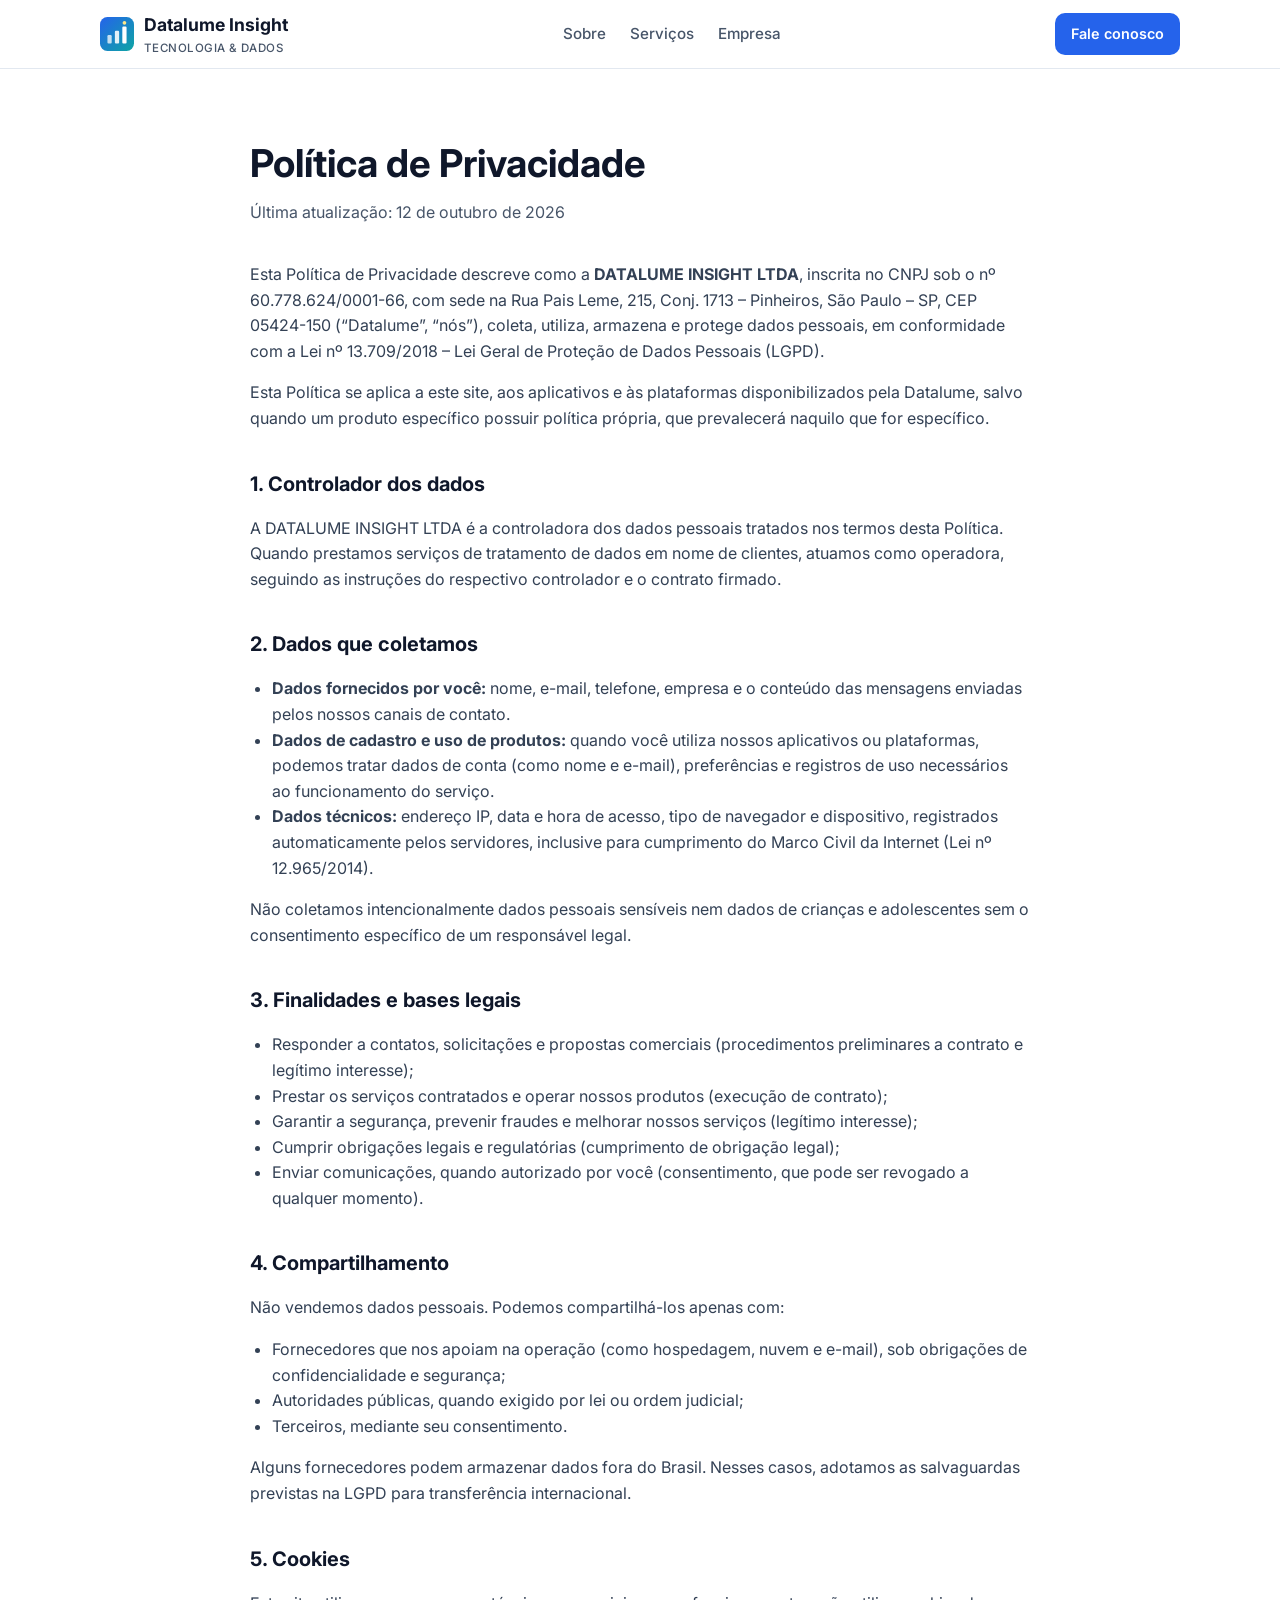
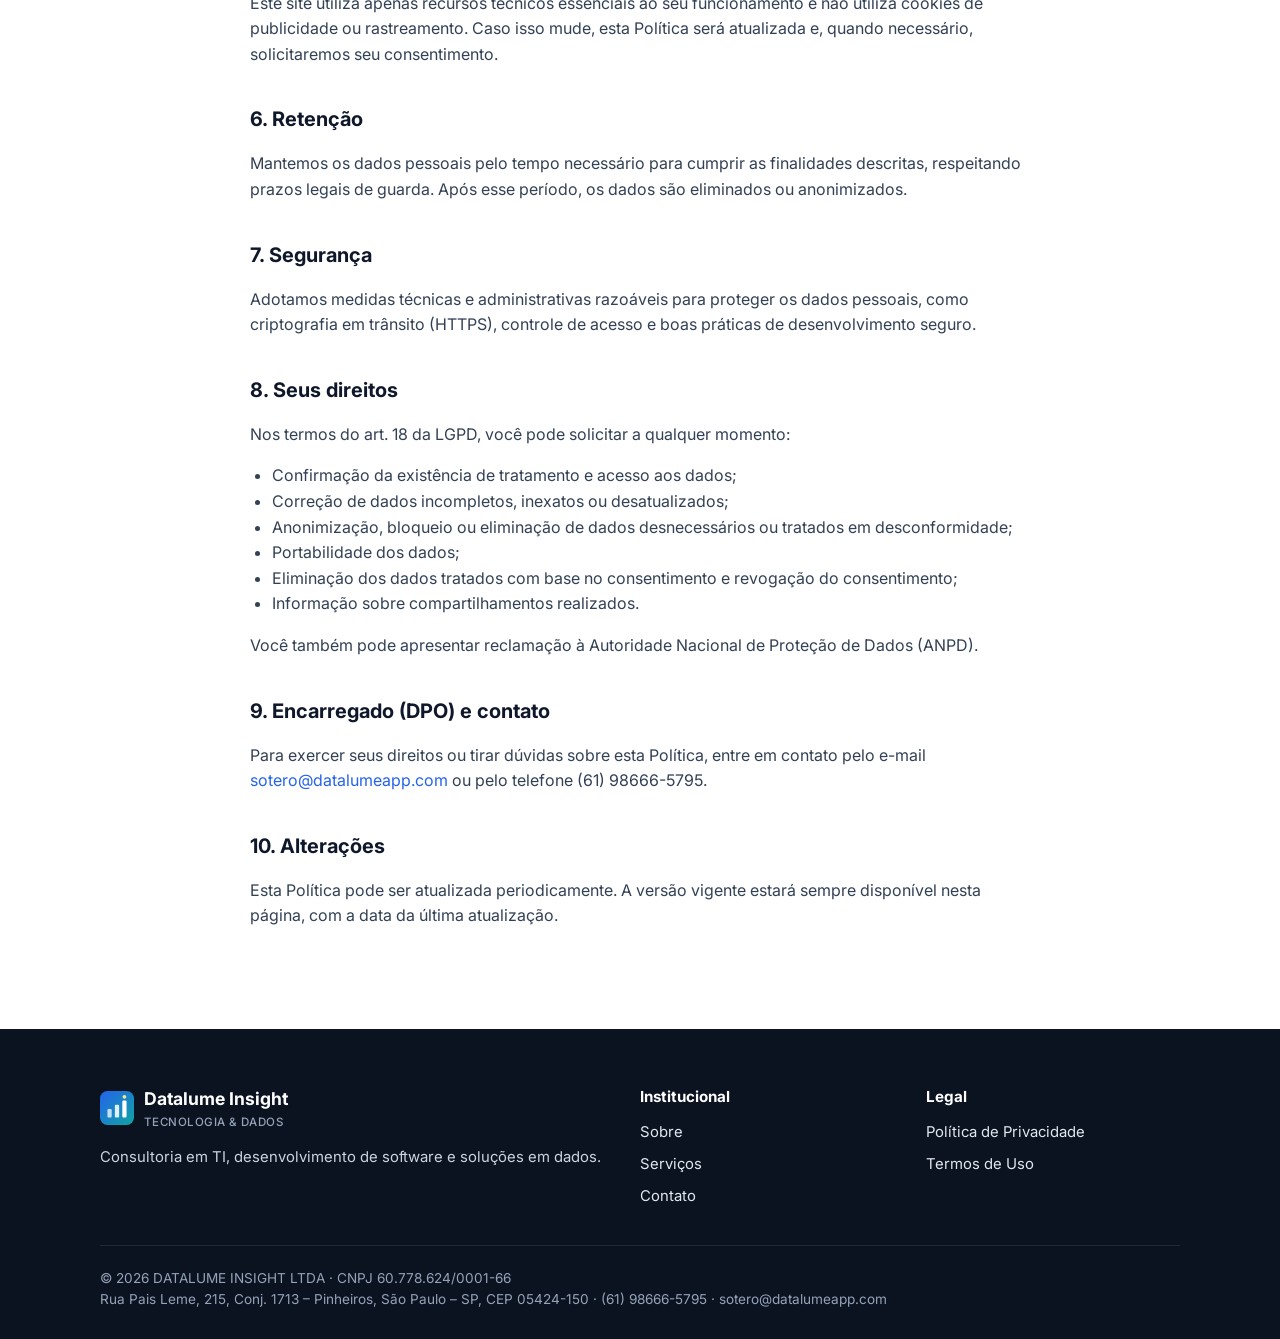
==== public/privacidade.html @ f2290e95 "Site institucional Datalume Insight Site estático (Home, Privacidade/LGPD, Termos) com dados da empr" ====
<!DOCTYPE html>
<html lang="pt-BR">
<head>
  <meta charset="UTF-8">
  <meta name="viewport" content="width=device-width, initial-scale=1.0">
  <title>Política de Privacidade | Datalume Insight</title>
  <meta name="description" content="Política de Privacidade da DATALUME INSIGHT LTDA, em conformidade com a Lei Geral de Proteção de Dados (LGPD).">
  <link rel="canonical" href="https://datalumeinsight.com.br/privacidade.html">
  <link rel="icon" href="assets/logo.svg" type="image/svg+xml">
  <link rel="preconnect" href="https://fonts.googleapis.com">
  <link rel="preconnect" href="https://fonts.gstatic.com" crossorigin>
  <link href="https://fonts.googleapis.com/css2?family=Inter:wght@400;500;600;700&display=swap" rel="stylesheet">
  <link rel="stylesheet" href="assets/styles.css">
</head>
<body>

<header class="site-header">
  <div class="container nav">
    <a class="brand" href="index.html">
      <img src="assets/logo.svg" alt="">
      <span>Datalume Insight<small>TECNOLOGIA &amp; DADOS</small></span>
    </a>
    <ul class="nav-links">
      <li><a href="index.html#sobre">Sobre</a></li>
      <li><a href="index.html#servicos">Serviços</a></li>
      <li><a href="index.html#empresa">Empresa</a></li>
    </ul>
    <a class="btn" href="index.html#contato">Fale conosco</a>
  </div>
</header>

<main class="legal">
  <div class="container">
    <h1>Política de Privacidade</h1>
    <p class="updated">Última atualização: 12 de outubro de 2026</p>

    <p>Esta Política de Privacidade descreve como a <strong>DATALUME INSIGHT LTDA</strong>, inscrita no CNPJ sob o nº 60.778.624/0001-66, com sede na Rua Pais Leme, 215, Conj. 1713 – Pinheiros, São Paulo – SP, CEP 05424-150 (“Datalume”, “nós”), coleta, utiliza, armazena e protege dados pessoais, em conformidade com a Lei nº 13.709/2018 – Lei Geral de Proteção de Dados Pessoais (LGPD).</p>
    <p>Esta Política se aplica a este site, aos aplicativos e às plataformas disponibilizados pela Datalume, salvo quando um produto específico possuir política própria, que prevalecerá naquilo que for específico.</p>

    <h2>1. Controlador dos dados</h2>
    <p>A DATALUME INSIGHT LTDA é a controladora dos dados pessoais tratados nos termos desta Política. Quando prestamos serviços de tratamento de dados em nome de clientes, atuamos como operadora, seguindo as instruções do respectivo controlador e o contrato firmado.</p>

    <h2>2. Dados que coletamos</h2>
    <ul>
      <li><strong>Dados fornecidos por você:</strong> nome, e-mail, telefone, empresa e o conteúdo das mensagens enviadas pelos nossos canais de contato.</li>
      <li><strong>Dados de cadastro e uso de produtos:</strong> quando você utiliza nossos aplicativos ou plataformas, podemos tratar dados de conta (como nome e e-mail), preferências e registros de uso necessários ao funcionamento do serviço.</li>
      <li><strong>Dados técnicos:</strong> endereço IP, data e hora de acesso, tipo de navegador e dispositivo, registrados automaticamente pelos servidores, inclusive para cumprimento do Marco Civil da Internet (Lei nº 12.965/2014).</li>
    </ul>
    <p>Não coletamos intencionalmente dados pessoais sensíveis nem dados de crianças e adolescentes sem o consentimento específico de um responsável legal.</p>

    <h2>3. Finalidades e bases legais</h2>
    <ul>
      <li>Responder a contatos, solicitações e propostas comerciais (procedimentos preliminares a contrato e legítimo interesse);</li>
      <li>Prestar os serviços contratados e operar nossos produtos (execução de contrato);</li>
      <li>Garantir a segurança, prevenir fraudes e melhorar nossos serviços (legítimo interesse);</li>
      <li>Cumprir obrigações legais e regulatórias (cumprimento de obrigação legal);</li>
      <li>Enviar comunicações, quando autorizado por você (consentimento, que pode ser revogado a qualquer momento).</li>
    </ul>

    <h2>4. Compartilhamento</h2>
    <p>Não vendemos dados pessoais. Podemos compartilhá-los apenas com:</p>
    <ul>
      <li>Fornecedores que nos apoiam na operação (como hospedagem, nuvem e e-mail), sob obrigações de confidencialidade e segurança;</li>
      <li>Autoridades públicas, quando exigido por lei ou ordem judicial;</li>
      <li>Terceiros, mediante seu consentimento.</li>
    </ul>
    <p>Alguns fornecedores podem armazenar dados fora do Brasil. Nesses casos, adotamos as salvaguardas previstas na LGPD para transferência internacional.</p>

    <h2>5. Cookies</h2>
    <p>Este site utiliza apenas recursos técnicos essenciais ao seu funcionamento e não utiliza cookies de publicidade ou rastreamento. Caso isso mude, esta Política será atualizada e, quando necessário, solicitaremos seu consentimento.</p>

    <h2>6. Retenção</h2>
    <p>Mantemos os dados pessoais pelo tempo necessário para cumprir as finalidades descritas, respeitando prazos legais de guarda. Após esse período, os dados são eliminados ou anonimizados.</p>

    <h2>7. Segurança</h2>
    <p>Adotamos medidas técnicas e administrativas razoáveis para proteger os dados pessoais, como criptografia em trânsito (HTTPS), controle de acesso e boas práticas de desenvolvimento seguro.</p>

    <h2>8. Seus direitos</h2>
    <p>Nos termos do art. 18 da LGPD, você pode solicitar a qualquer momento:</p>
    <ul>
      <li>Confirmação da existência de tratamento e acesso aos dados;</li>
      <li>Correção de dados incompletos, inexatos ou desatualizados;</li>
      <li>Anonimização, bloqueio ou eliminação de dados desnecessários ou tratados em desconformidade;</li>
      <li>Portabilidade dos dados;</li>
      <li>Eliminação dos dados tratados com base no consentimento e revogação do consentimento;</li>
      <li>Informação sobre compartilhamentos realizados.</li>
    </ul>
    <p>Você também pode apresentar reclamação à Autoridade Nacional de Proteção de Dados (ANPD).</p>

    <h2>9. Encarregado (DPO) e contato</h2>
    <p>Para exercer seus direitos ou tirar dúvidas sobre esta Política, entre em contato pelo e-mail <a href="mailto:sotero@datalumeapp.com">sotero@datalumeapp.com</a> ou pelo telefone (61) 98666-5795.</p>

    <h2>10. Alterações</h2>
    <p>Esta Política pode ser atualizada periodicamente. A versão vigente estará sempre disponível nesta página, com a data da última atualização.</p>
  </div>
</main>

<footer class="site-footer">
  <div class="container">
    <div class="footer-grid">
      <div>
        <a class="brand" href="index.html"><img src="assets/logo.svg" alt=""><span>Datalume Insight<small>TECNOLOGIA &amp; DADOS</small></span></a>
        <p>Consultoria em TI, desenvolvimento de software e soluções em dados.</p>
      </div>
      <div>
        <h4>Institucional</h4>
        <ul>
          <li><a href="index.html#sobre">Sobre</a></li>
          <li><a href="index.html#servicos">Serviços</a></li>
          <li><a href="index.html#contato">Contato</a></li>
        </ul>
      </div>
      <div>
        <h4>Legal</h4>
        <ul>
          <li><a href="privacidade.html">Política de Privacidade</a></li>
          <li><a href="termos.html">Termos de Uso</a></li>
        </ul>
      </div>
    </div>
    <div class="footer-legal">
      © <span class="year">2026</span> DATALUME INSIGHT LTDA · CNPJ 60.778.624/0001-66<br>
      Rua Pais Leme, 215, Conj. 1713 – Pinheiros, São Paulo – SP, CEP 05424-150 · (61) 98666-5795 · sotero@datalumeapp.com
    </div>
  </div>
</footer>

<script>document.querySelectorAll('.year').forEach(e => e.textContent = new Date().getFullYear());</script>
</body>
</html>
---- public/assets/styles.css ----
:root {
  --bg: #ffffff;
  --bg-soft: #f4f7fb;
  --text: #0f172a;
  --muted: #475569;
  --line: #e2e8f0;
  --brand: #2563eb;
  --brand-2: #0ea5a4;
  --brand-dark: #1e3a8a;
  --radius: 14px;
  --max: 1120px;
}

* { box-sizing: border-box; }
html { scroll-behavior: smooth; }
body {
  margin: 0;
  font-family: "Inter", system-ui, -apple-system, "Segoe UI", Roboto, sans-serif;
  color: var(--text);
  background: var(--bg);
  line-height: 1.6;
  -webkit-font-smoothing: antialiased;
}
img { max-width: 100%; display: block; }
a { color: var(--brand); text-decoration: none; }
a:hover { text-decoration: underline; }

.container { width: 100%; max-width: var(--max); margin: 0 auto; padding: 0 20px; }

/* Header */
.site-header {
  position: sticky; top: 0; z-index: 10;
  background: rgba(255,255,255,.92);
  backdrop-filter: blur(8px);
  border-bottom: 1px solid var(--line);
}
.nav { display: flex; align-items: center; justify-content: space-between; height: 68px; gap: 16px; }
.brand { display: flex; align-items: center; gap: 10px; color: var(--text); font-weight: 700; font-size: 1.1rem; }
.brand:hover { text-decoration: none; }
.brand img { width: 34px; height: 34px; }
.brand span small { display: block; font-weight: 500; font-size: .72rem; color: var(--muted); letter-spacing: .04em; }
.nav-links { display: flex; gap: 24px; list-style: none; margin: 0; padding: 0; }
.nav-links a { color: var(--muted); font-weight: 500; font-size: .95rem; }
.nav-links a:hover { color: var(--text); text-decoration: none; }
.btn {
  display: inline-block; padding: 12px 22px; border-radius: 10px;
  background: var(--brand); color: #fff; font-weight: 600; border: 0;
}
.btn:hover { background: var(--brand-dark); text-decoration: none; }
.btn-ghost { background: transparent; color: var(--brand); border: 1px solid var(--brand); }
.btn-ghost:hover { background: var(--brand); color: #fff; }
.nav .btn { padding: 9px 16px; font-size: .9rem; }

/* Hero */
.hero {
  background:
    radial-gradient(900px 400px at 85% -10%, rgba(14,165,164,.16), transparent 60%),
    radial-gradient(700px 400px at 0% 0%, rgba(37,99,235,.14), transparent 60%),
    var(--bg-soft);
  padding: 96px 0 88px;
  border-bottom: 1px solid var(--line);
}
.eyebrow { display: inline-block; font-size: .8rem; font-weight: 600; letter-spacing: .08em; text-transform: uppercase; color: var(--brand); margin-bottom: 14px; }
.hero h1 { font-size: clamp(2rem, 4.5vw, 3.2rem); line-height: 1.15; margin: 0 0 18px; max-width: 820px; letter-spacing: -.02em; }
.hero p { font-size: 1.15rem; color: var(--muted); max-width: 680px; margin: 0 0 32px; }
.hero-actions { display: flex; gap: 12px; flex-wrap: wrap; }

/* Sections */
section { padding: 84px 0; }
section.alt { background: var(--bg-soft); border-top: 1px solid var(--line); border-bottom: 1px solid var(--line); }
.section-head { max-width: 720px; margin-bottom: 44px; }
.section-head h2 { font-size: clamp(1.6rem, 3vw, 2.2rem); margin: 0 0 12px; letter-spacing: -.01em; }
.section-head p { color: var(--muted); margin: 0; font-size: 1.05rem; }

.grid { display: grid; gap: 20px; }
.grid-3 { grid-template-columns: repeat(3, 1fr); }
.grid-2 { grid-template-columns: repeat(2, 1fr); }
.grid-4 { grid-template-columns: repeat(4, 1fr); }

.card {
  background: var(--bg); border: 1px solid var(--line); border-radius: var(--radius);
  padding: 26px; transition: box-shadow .2s, transform .2s;
}
.card:hover { box-shadow: 0 10px 30px rgba(15,23,42,.08); transform: translateY(-2px); }
.card h3 { margin: 14px 0 8px; font-size: 1.12rem; }
.card p { margin: 0; color: var(--muted); font-size: .97rem; }
.icon {
  width: 44px; height: 44px; border-radius: 10px; display: grid; place-items: center;
  background: linear-gradient(135deg, rgba(37,99,235,.12), rgba(14,165,164,.14)); color: var(--brand);
}
.icon svg { width: 22px; height: 22px; }

.step { padding: 24px; border-left: 3px solid var(--brand); background: var(--bg); border-radius: 0 var(--radius) var(--radius) 0; }
.step b { display: block; color: var(--brand); font-size: .85rem; letter-spacing: .06em; text-transform: uppercase; margin-bottom: 6px; }
.step h3 { margin: 0 0 6px; font-size: 1.05rem; }
.step p { margin: 0; color: var(--muted); font-size: .95rem; }

.about-text p { color: var(--muted); font-size: 1.05rem; }
.about-text p:first-child { margin-top: 0; }

/* Company data */
.company-data { width: 100%; border-collapse: collapse; background: var(--bg); border: 1px solid var(--line); border-radius: var(--radius); overflow: hidden; }
.company-data th, .company-data td { text-align: left; padding: 14px 18px; border-bottom: 1px solid var(--line); vertical-align: top; }
.company-data tr:last-child th, .company-data tr:last-child td { border-bottom: 0; }
.company-data th { width: 34%; color: var(--muted); font-weight: 600; font-size: .92rem; background: var(--bg-soft); }

/* Contact */
.contact-list { list-style: none; padding: 0; margin: 0; display: grid; gap: 18px; }
.contact-list li { display: flex; gap: 14px; align-items: flex-start; }
.contact-list strong { display: block; font-size: .85rem; color: var(--muted); font-weight: 600; }
.contact-list span, .contact-list a { font-size: 1.05rem; color: var(--text); }
.contact-box { background: linear-gradient(135deg, var(--brand), var(--brand-2)); color: #fff; border-radius: var(--radius); padding: 34px; }
.contact-box h3 { margin: 0 0 10px; font-size: 1.4rem; }
.contact-box p { margin: 0 0 22px; opacity: .92; }
.contact-box .btn { background: #fff; color: var(--brand-dark); }
.contact-box .btn:hover { background: #e0e7ff; }

/* Legal pages */
.legal { padding: 64px 0 84px; }
.legal .container { max-width: 820px; }
.legal h1 { font-size: clamp(1.8rem, 3.5vw, 2.4rem); margin: 0 0 6px; }
.legal .updated { color: var(--muted); margin: 0 0 36px; }
.legal h2 { font-size: 1.25rem; margin: 36px 0 10px; }
.legal p, .legal li { color: #334155; }
.legal ul { padding-left: 22px; }

/* Footer */
.site-footer { background: #0b1220; color: #cbd5e1; padding: 56px 0 28px; font-size: .93rem; }
.site-footer a { color: #e2e8f0; }
.footer-grid { display: grid; grid-template-columns: 2fr 1fr 1fr; gap: 32px; margin-bottom: 36px; }
.site-footer h4 { color: #fff; margin: 0 0 12px; font-size: .95rem; }
.site-footer ul { list-style: none; padding: 0; margin: 0; display: grid; gap: 8px; }
.site-footer .brand { color: #fff; margin-bottom: 12px; }
.site-footer .brand span small { color: #94a3b8; }
.footer-legal { border-top: 1px solid #1e293b; padding-top: 22px; color: #94a3b8; font-size: .85rem; }

@media (max-width: 900px) {
  .grid-3, .grid-4 { grid-template-columns: repeat(2, 1fr); }
  .footer-grid { grid-template-columns: 1fr 1fr; }
  .footer-grid > :first-child { grid-column: 1 / -1; }
}
@media (max-width: 640px) {
  .nav-links { display: none; }
  .grid-3, .grid-2, .grid-4 { grid-template-columns: 1fr; }
  .footer-grid { grid-template-columns: 1fr; }
  .hero { padding: 64px 0 56px; }
  section { padding: 60px 0; }
  .company-data th { width: 40%; }
  .company-data th, .company-data td { padding: 12px; }
}
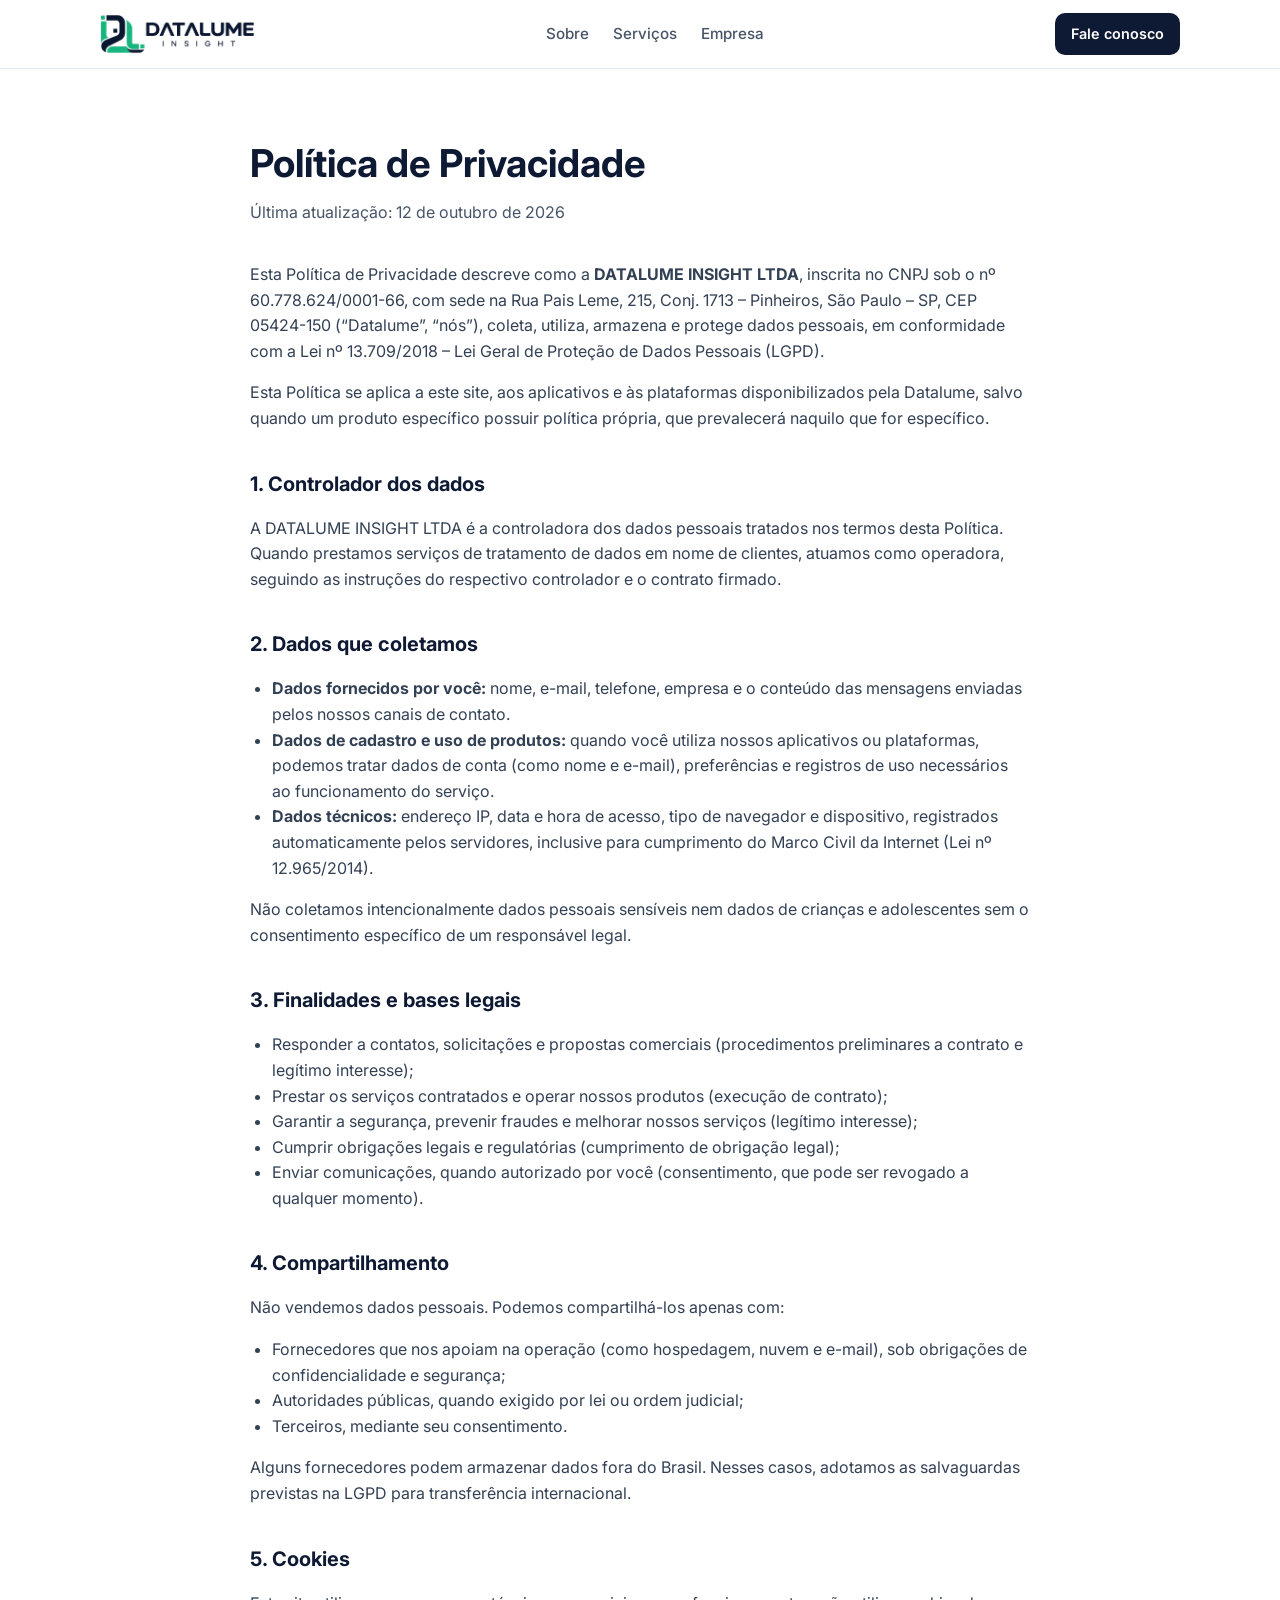
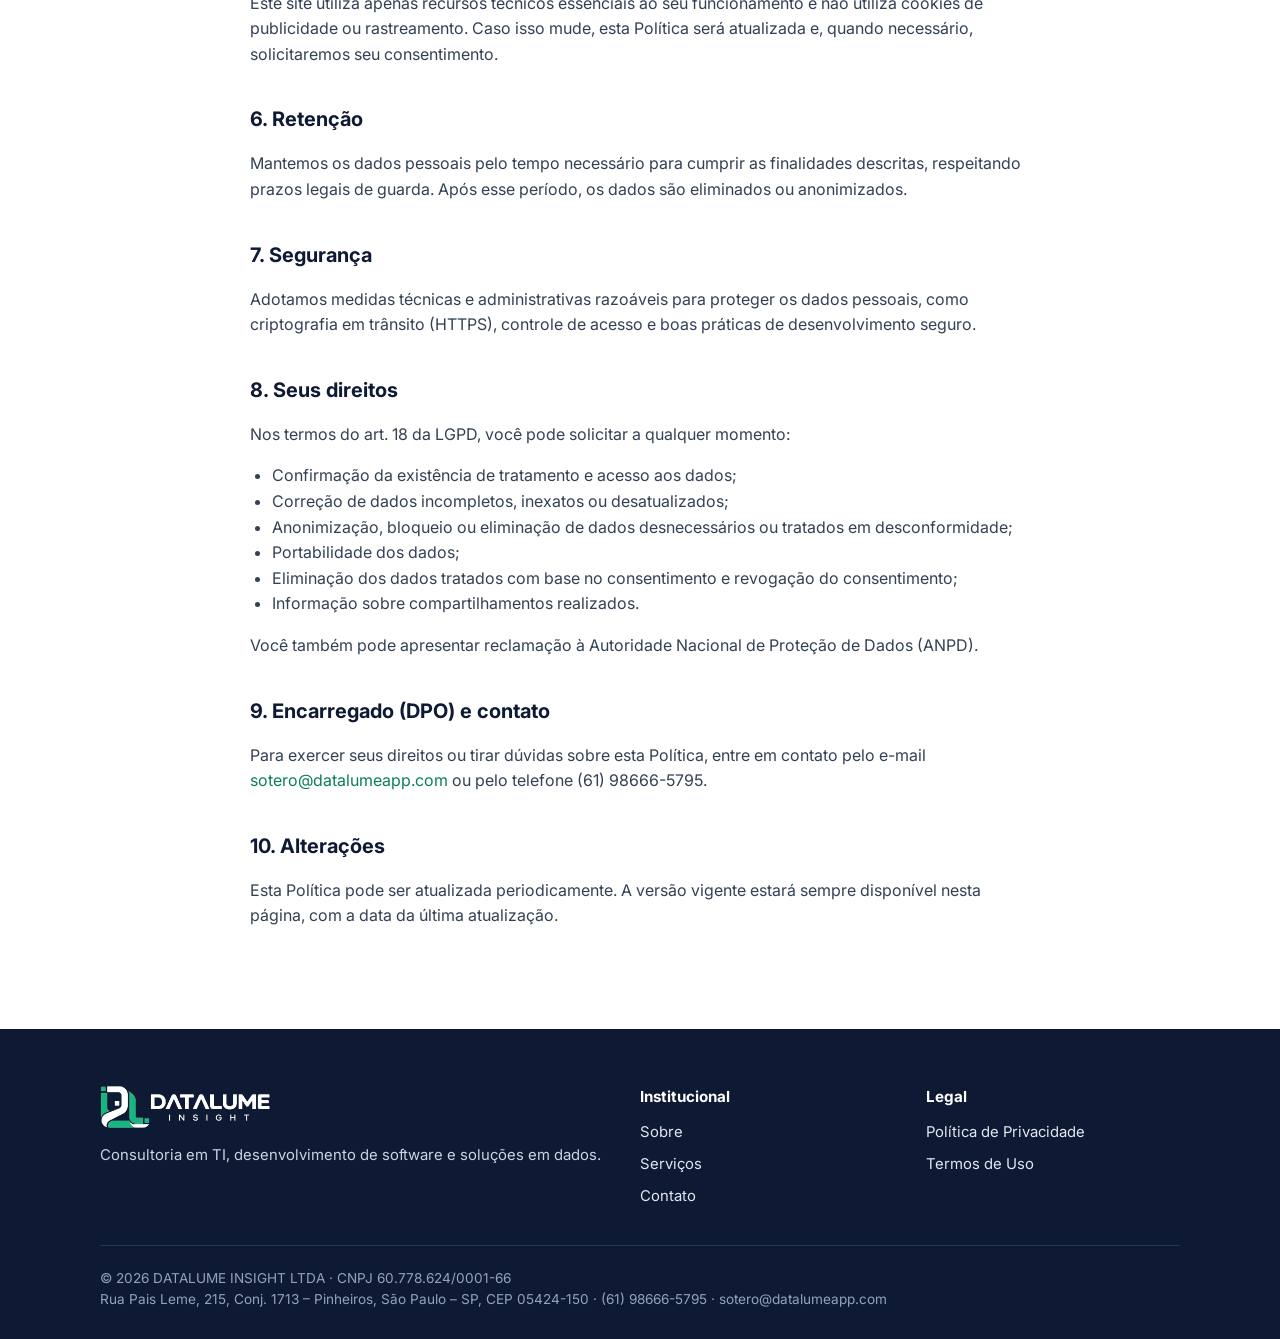
==== commit 55f10e8e: "Aplica a logo oficial e as cores da marca - Logo no cabeçalho e versão branca no rodapé - Favicon e " ====
--- a/public/privacidade.html
+++ b/public/privacidade.html
@@ -6,7 +6,9 @@
   <title>Política de Privacidade | Datalume Insight</title>
   <meta name="description" content="Política de Privacidade da DATALUME INSIGHT LTDA, em conformidade com a Lei Geral de Proteção de Dados (LGPD).">
   <link rel="canonical" href="https://datalumeinsight.com.br/privacidade.html">
-  <link rel="icon" href="assets/logo.svg" type="image/svg+xml">
+  <link rel="icon" href="assets/favicon.ico" sizes="any">
+  <link rel="icon" href="assets/favicon-32.png" type="image/png" sizes="32x32">
+  <link rel="apple-touch-icon" href="assets/apple-touch-icon.png">
   <link rel="preconnect" href="https://fonts.googleapis.com">
   <link rel="preconnect" href="https://fonts.gstatic.com" crossorigin>
   <link href="https://fonts.googleapis.com/css2?family=Inter:wght@400;500;600;700&display=swap" rel="stylesheet">
@@ -17,8 +19,7 @@
 <header class="site-header">
   <div class="container nav">
     <a class="brand" href="index.html">
-      <img src="assets/logo.svg" alt="">
-      <span>Datalume Insight<small>TECNOLOGIA &amp; DADOS</small></span>
+      <img src="assets/logo.png" alt="Datalume Insight" width="155" height="40">
     </a>
     <ul class="nav-links">
       <li><a href="index.html#sobre">Sobre</a></li>
@@ -99,7 +100,7 @@
   <div class="container">
     <div class="footer-grid">
       <div>
-        <a class="brand" href="index.html"><img src="assets/logo.svg" alt=""><span>Datalume Insight<small>TECNOLOGIA &amp; DADOS</small></span></a>
+        <a class="brand" href="index.html"><img src="assets/logo-branco.png" alt="Datalume Insight" width="171" height="44"></a>
         <p>Consultoria em TI, desenvolvimento de software e soluções em dados.</p>
       </div>
       <div>
--- a/public/assets/styles.css
+++ b/public/assets/styles.css
@@ -1,12 +1,13 @@
 :root {
   --bg: #ffffff;
   --bg-soft: #f4f7fb;
-  --text: #0f172a;
+  --text: #0e1a34;
   --muted: #475569;
   --line: #e2e8f0;
-  --brand: #2563eb;
-  --brand-2: #0ea5a4;
-  --brand-dark: #1e3a8a;
+  --brand: #0b7f57;
+  --brand-2: #19b47f;
+  --brand-dark: #0e1a34;
+  --navy-2: #1d2b4f;
   --radius: 14px;
   --max: 1120px;
 }
@@ -37,25 +38,25 @@
 .nav { display: flex; align-items: center; justify-content: space-between; height: 68px; gap: 16px; }
 .brand { display: flex; align-items: center; gap: 10px; color: var(--text); font-weight: 700; font-size: 1.1rem; }
 .brand:hover { text-decoration: none; }
-.brand img { width: 34px; height: 34px; }
+.brand img { height: 40px; width: auto; }
 .brand span small { display: block; font-weight: 500; font-size: .72rem; color: var(--muted); letter-spacing: .04em; }
 .nav-links { display: flex; gap: 24px; list-style: none; margin: 0; padding: 0; }
 .nav-links a { color: var(--muted); font-weight: 500; font-size: .95rem; }
 .nav-links a:hover { color: var(--text); text-decoration: none; }
 .btn {
   display: inline-block; padding: 12px 22px; border-radius: 10px;
-  background: var(--brand); color: #fff; font-weight: 600; border: 0;
+  background: var(--brand-dark); color: #fff; font-weight: 600; border: 0;
 }
-.btn:hover { background: var(--brand-dark); text-decoration: none; }
-.btn-ghost { background: transparent; color: var(--brand); border: 1px solid var(--brand); }
-.btn-ghost:hover { background: var(--brand); color: #fff; }
+.btn:hover { background: var(--navy-2); text-decoration: none; }
+.btn-ghost { background: transparent; color: var(--brand-dark); border: 1px solid var(--brand-dark); }
+.btn-ghost:hover { background: var(--brand-dark); color: #fff; }
 .nav .btn { padding: 9px 16px; font-size: .9rem; }
 
 /* Hero */
 .hero {
   background:
-    radial-gradient(900px 400px at 85% -10%, rgba(14,165,164,.16), transparent 60%),
-    radial-gradient(700px 400px at 0% 0%, rgba(37,99,235,.14), transparent 60%),
+    radial-gradient(900px 400px at 85% -10%, rgba(25,180,127,.18), transparent 60%),
+    radial-gradient(700px 400px at 0% 0%, rgba(14,26,52,.08), transparent 60%),
     var(--bg-soft);
   padding: 96px 0 88px;
   border-bottom: 1px solid var(--line);
@@ -86,11 +87,11 @@
 .card p { margin: 0; color: var(--muted); font-size: .97rem; }
 .icon {
   width: 44px; height: 44px; border-radius: 10px; display: grid; place-items: center;
-  background: linear-gradient(135deg, rgba(37,99,235,.12), rgba(14,165,164,.14)); color: var(--brand);
+  background: linear-gradient(135deg, rgba(25,180,127,.16), rgba(25,180,127,.08)); color: var(--brand);
 }
 .icon svg { width: 22px; height: 22px; }
 
-.step { padding: 24px; border-left: 3px solid var(--brand); background: var(--bg); border-radius: 0 var(--radius) var(--radius) 0; }
+.step { padding: 24px; border-left: 3px solid var(--brand-2); background: var(--bg); border-radius: 0 var(--radius) var(--radius) 0; }
 .step b { display: block; color: var(--brand); font-size: .85rem; letter-spacing: .06em; text-transform: uppercase; margin-bottom: 6px; }
 .step h3 { margin: 0 0 6px; font-size: 1.05rem; }
 .step p { margin: 0; color: var(--muted); font-size: .95rem; }
@@ -109,11 +110,11 @@
 .contact-list li { display: flex; gap: 14px; align-items: flex-start; }
 .contact-list strong { display: block; font-size: .85rem; color: var(--muted); font-weight: 600; }
 .contact-list span, .contact-list a { font-size: 1.05rem; color: var(--text); }
-.contact-box { background: linear-gradient(135deg, var(--brand), var(--brand-2)); color: #fff; border-radius: var(--radius); padding: 34px; }
+.contact-box { background: linear-gradient(135deg, var(--brand-dark), #0b6b4b); color: #fff; border-radius: var(--radius); padding: 34px; }
 .contact-box h3 { margin: 0 0 10px; font-size: 1.4rem; }
 .contact-box p { margin: 0 0 22px; opacity: .92; }
 .contact-box .btn { background: #fff; color: var(--brand-dark); }
-.contact-box .btn:hover { background: #e0e7ff; }
+.contact-box .btn:hover { background: #dcf5ea; }
 
 /* Legal pages */
 .legal { padding: 64px 0 84px; }
@@ -125,14 +126,15 @@
 .legal ul { padding-left: 22px; }
 
 /* Footer */
-.site-footer { background: #0b1220; color: #cbd5e1; padding: 56px 0 28px; font-size: .93rem; }
+.site-footer { background: var(--brand-dark); color: #cbd5e1; padding: 56px 0 28px; font-size: .93rem; }
 .site-footer a { color: #e2e8f0; }
 .footer-grid { display: grid; grid-template-columns: 2fr 1fr 1fr; gap: 32px; margin-bottom: 36px; }
 .site-footer h4 { color: #fff; margin: 0 0 12px; font-size: .95rem; }
 .site-footer ul { list-style: none; padding: 0; margin: 0; display: grid; gap: 8px; }
 .site-footer .brand { color: #fff; margin-bottom: 12px; }
+.site-footer .brand img { height: 44px; }
 .site-footer .brand span small { color: #94a3b8; }
-.footer-legal { border-top: 1px solid #1e293b; padding-top: 22px; color: #94a3b8; font-size: .85rem; }
+.footer-legal { border-top: 1px solid #24345a; padding-top: 22px; color: #94a3b8; font-size: .85rem; }
 
 @media (max-width: 900px) {
   .grid-3, .grid-4 { grid-template-columns: repeat(2, 1fr); }
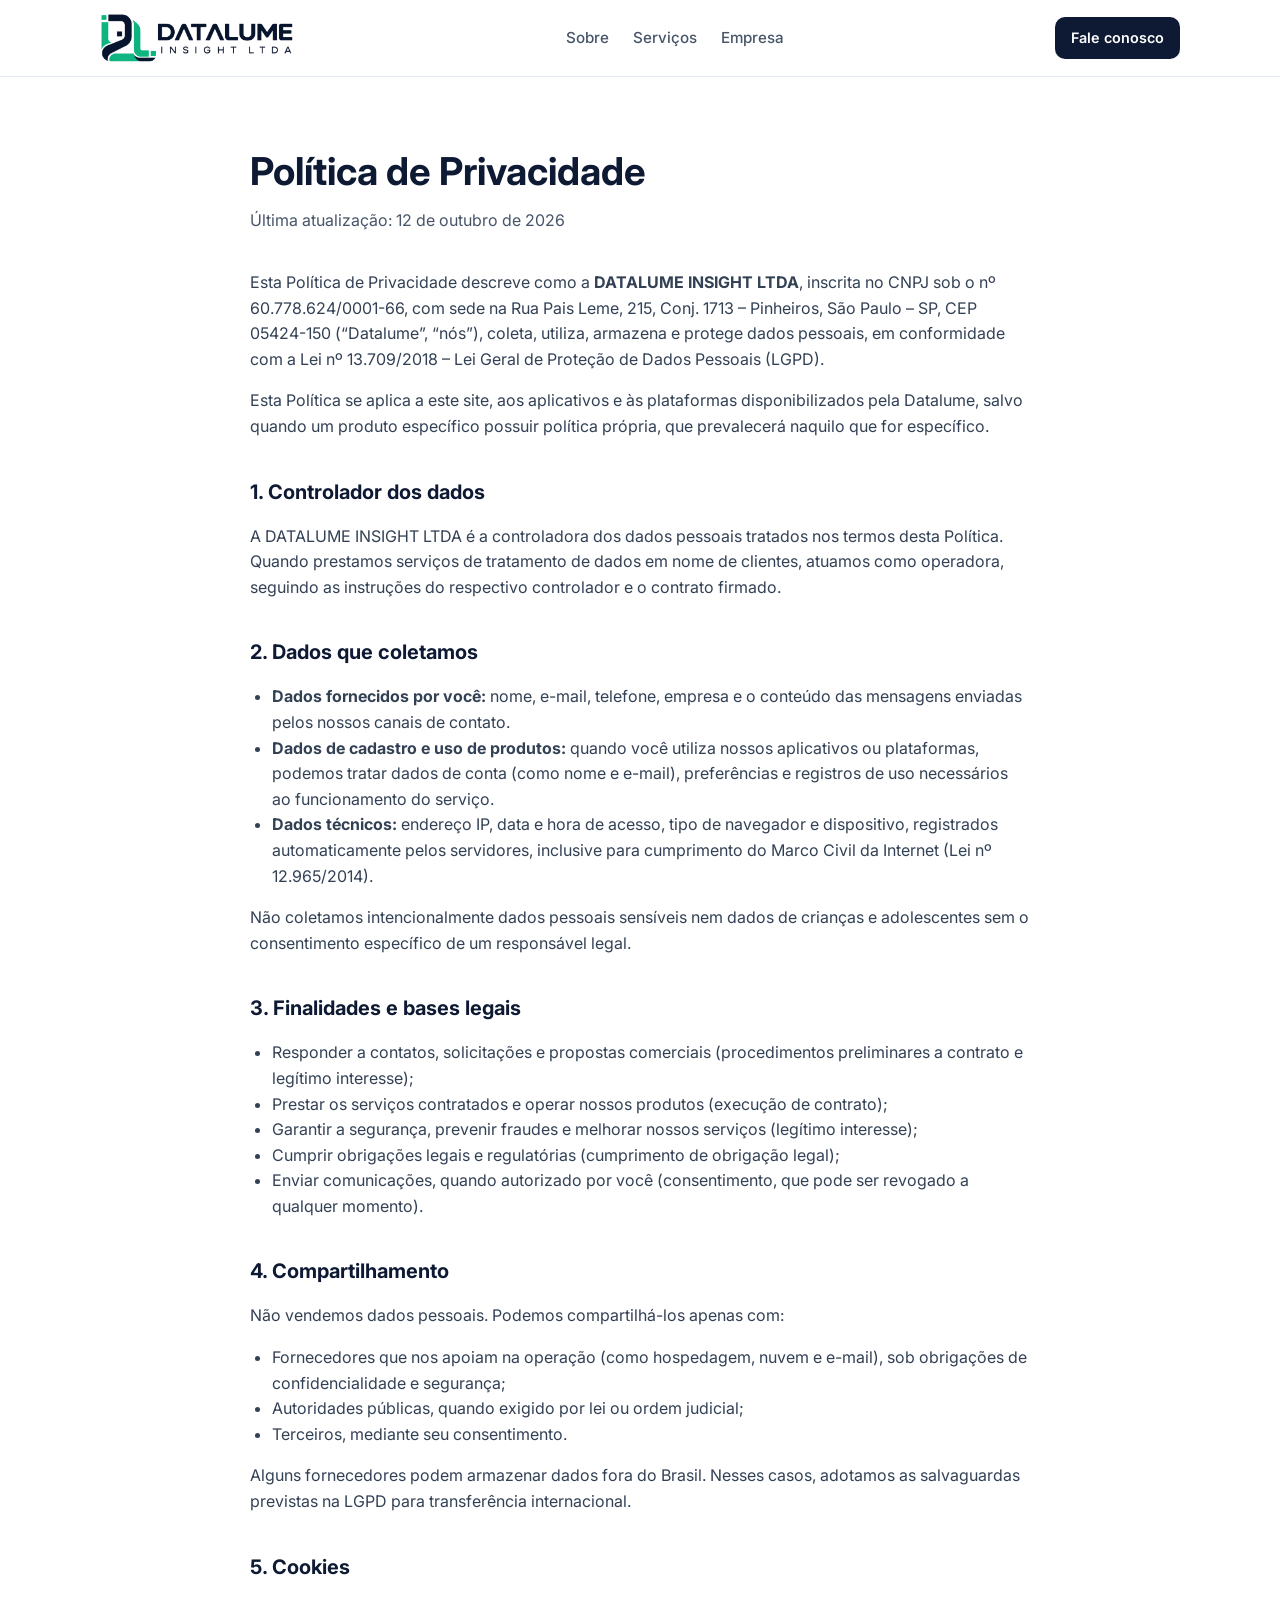
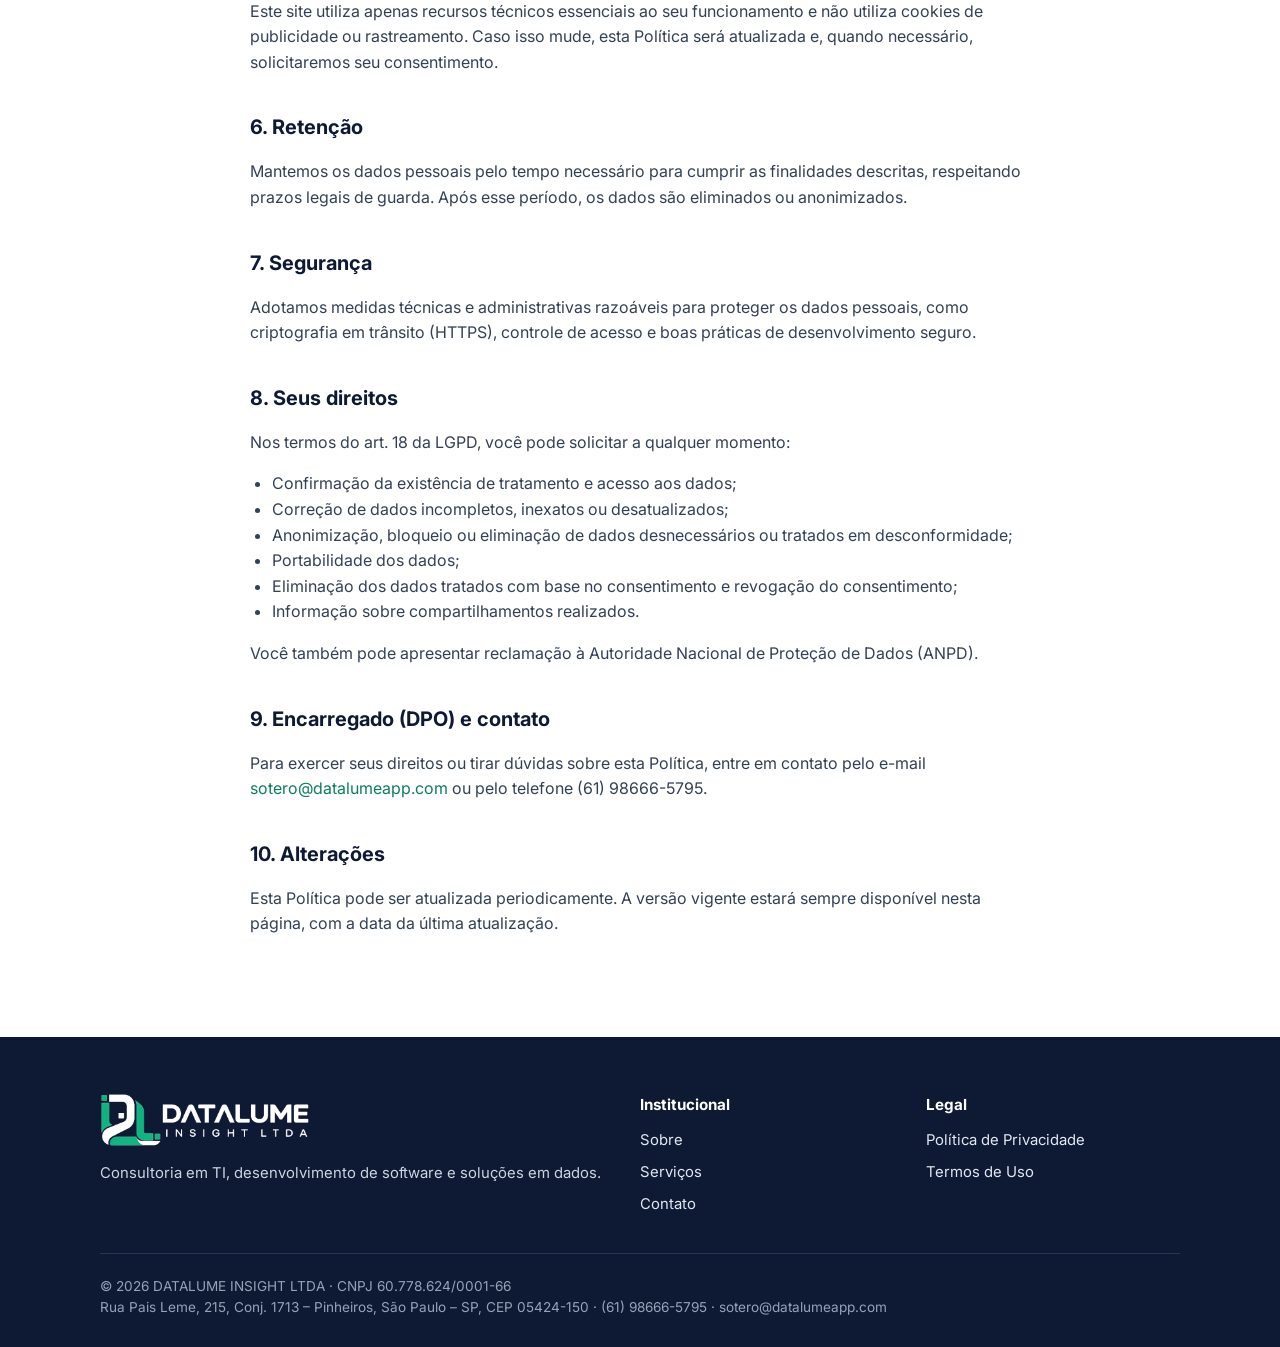
==== commit e09c0b0e: "Atualiza a logo para a versão com "INSIGHT LTDA" Aumenta a logo no cabeçalho e no rodapé para manter" ====
--- a/public/privacidade.html
+++ b/public/privacidade.html
@@ -19,7 +19,7 @@
 <header class="site-header">
   <div class="container nav">
     <a class="brand" href="index.html">
-      <img src="assets/logo.png" alt="Datalume Insight" width="155" height="40">
+      <img src="assets/logo.png" alt="Datalume Insight" width="194" height="50">
     </a>
     <ul class="nav-links">
       <li><a href="index.html#sobre">Sobre</a></li>
@@ -100,7 +100,7 @@
   <div class="container">
     <div class="footer-grid">
       <div>
-        <a class="brand" href="index.html"><img src="assets/logo-branco.png" alt="Datalume Insight" width="171" height="44"></a>
+        <a class="brand" href="index.html"><img src="assets/logo-branco.png" alt="Datalume Insight" width="210" height="54"></a>
         <p>Consultoria em TI, desenvolvimento de software e soluções em dados.</p>
       </div>
       <div>
--- a/public/assets/styles.css
+++ b/public/assets/styles.css
@@ -35,10 +35,10 @@
   backdrop-filter: blur(8px);
   border-bottom: 1px solid var(--line);
 }
-.nav { display: flex; align-items: center; justify-content: space-between; height: 68px; gap: 16px; }
+.nav { display: flex; align-items: center; justify-content: space-between; height: 76px; gap: 16px; }
 .brand { display: flex; align-items: center; gap: 10px; color: var(--text); font-weight: 700; font-size: 1.1rem; }
 .brand:hover { text-decoration: none; }
-.brand img { height: 40px; width: auto; }
+.brand img { height: 50px; width: auto; }
 .brand span small { display: block; font-weight: 500; font-size: .72rem; color: var(--muted); letter-spacing: .04em; }
 .nav-links { display: flex; gap: 24px; list-style: none; margin: 0; padding: 0; }
 .nav-links a { color: var(--muted); font-weight: 500; font-size: .95rem; }
@@ -132,7 +132,7 @@
 .site-footer h4 { color: #fff; margin: 0 0 12px; font-size: .95rem; }
 .site-footer ul { list-style: none; padding: 0; margin: 0; display: grid; gap: 8px; }
 .site-footer .brand { color: #fff; margin-bottom: 12px; }
-.site-footer .brand img { height: 44px; }
+.site-footer .brand img { height: 54px; }
 .site-footer .brand span small { color: #94a3b8; }
 .footer-legal { border-top: 1px solid #24345a; padding-top: 22px; color: #94a3b8; font-size: .85rem; }
 
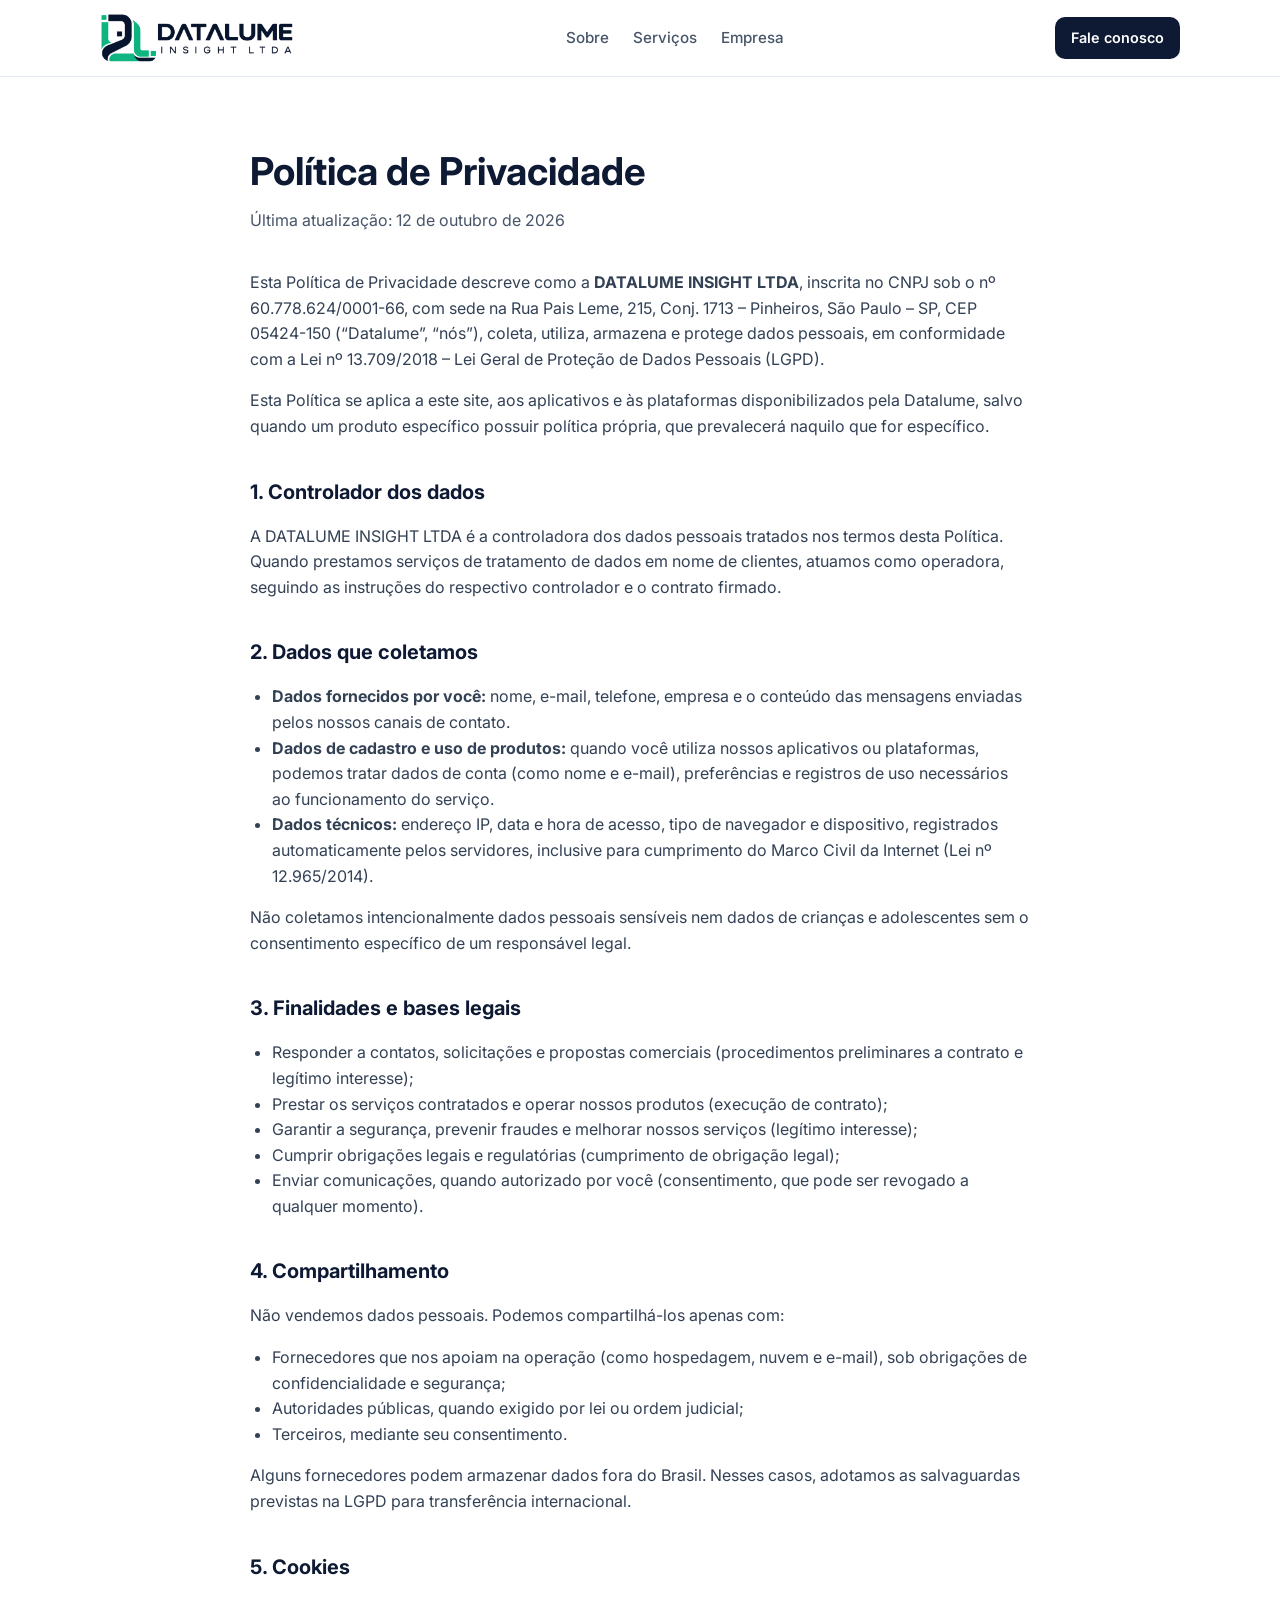
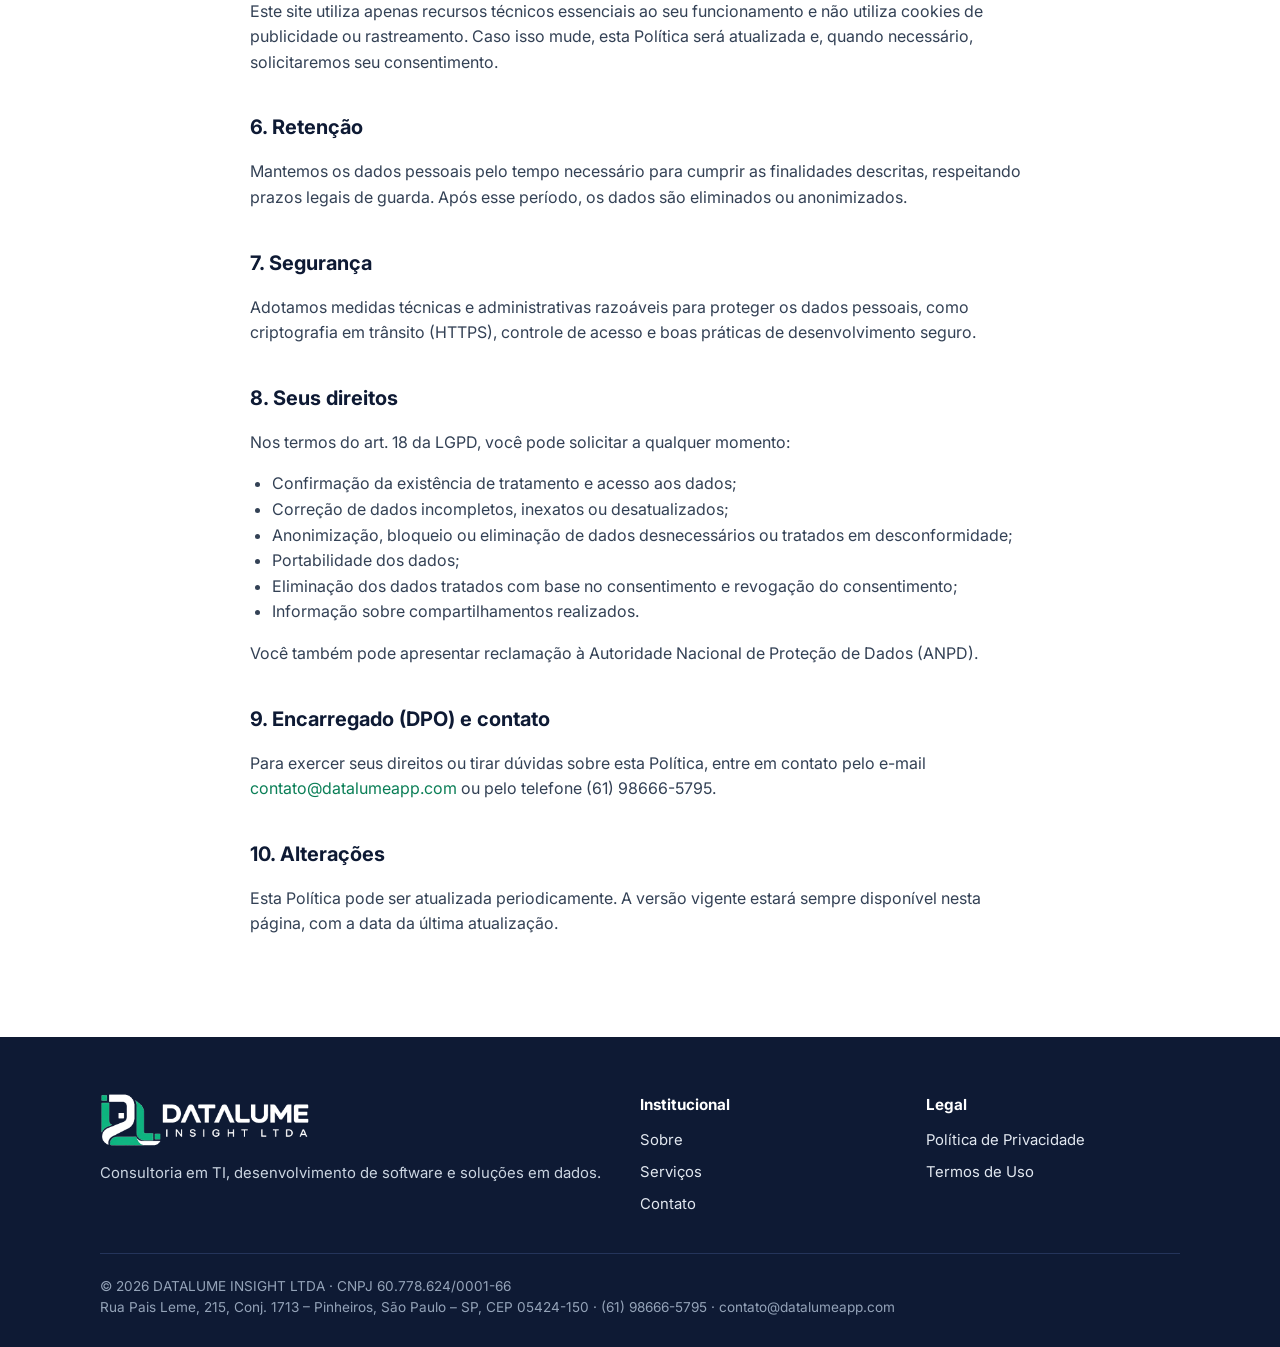
==== commit b9a50dd5: "Atualiza o e-mail de contato para contato@datalumeapp.com Co-Authored-By: Claude Opus 5.5 <noreply@a" ====
--- a/public/privacidade.html
+++ b/public/privacidade.html
@@ -89,7 +89,7 @@
     <p>Você também pode apresentar reclamação à Autoridade Nacional de Proteção de Dados (ANPD).</p>
 
     <h2>9. Encarregado (DPO) e contato</h2>
-    <p>Para exercer seus direitos ou tirar dúvidas sobre esta Política, entre em contato pelo e-mail <a href="mailto:sotero@datalumeapp.com">sotero@datalumeapp.com</a> ou pelo telefone (61) 98666-5795.</p>
+    <p>Para exercer seus direitos ou tirar dúvidas sobre esta Política, entre em contato pelo e-mail <a href="mailto:contato@datalumeapp.com">contato@datalumeapp.com</a> ou pelo telefone (61) 98666-5795.</p>
 
     <h2>10. Alterações</h2>
     <p>Esta Política pode ser atualizada periodicamente. A versão vigente estará sempre disponível nesta página, com a data da última atualização.</p>
@@ -121,7 +121,7 @@
     </div>
     <div class="footer-legal">
       © <span class="year">2026</span> DATALUME INSIGHT LTDA · CNPJ 60.778.624/0001-66<br>
-      Rua Pais Leme, 215, Conj. 1713 – Pinheiros, São Paulo – SP, CEP 05424-150 · (61) 98666-5795 · sotero@datalumeapp.com
+      Rua Pais Leme, 215, Conj. 1713 – Pinheiros, São Paulo – SP, CEP 05424-150 · (61) 98666-5795 · contato@datalumeapp.com
     </div>
   </div>
 </footer>
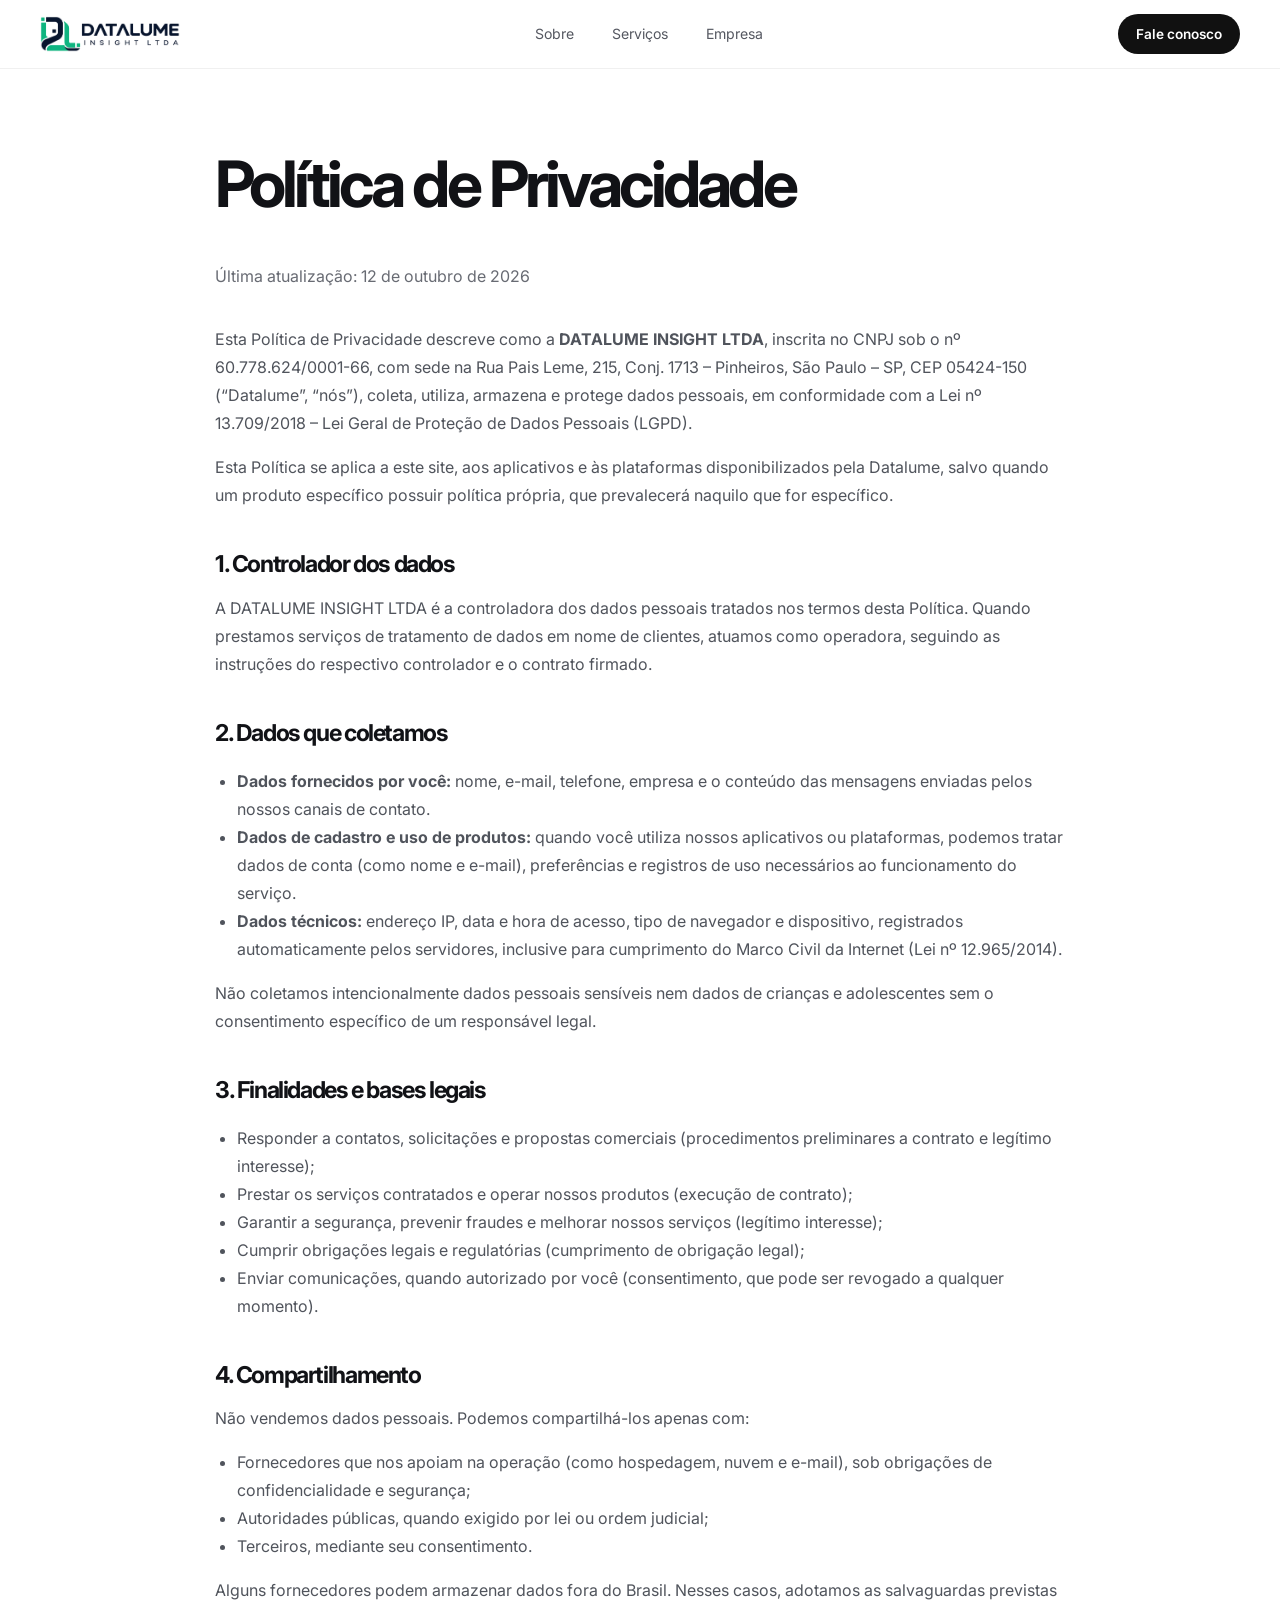
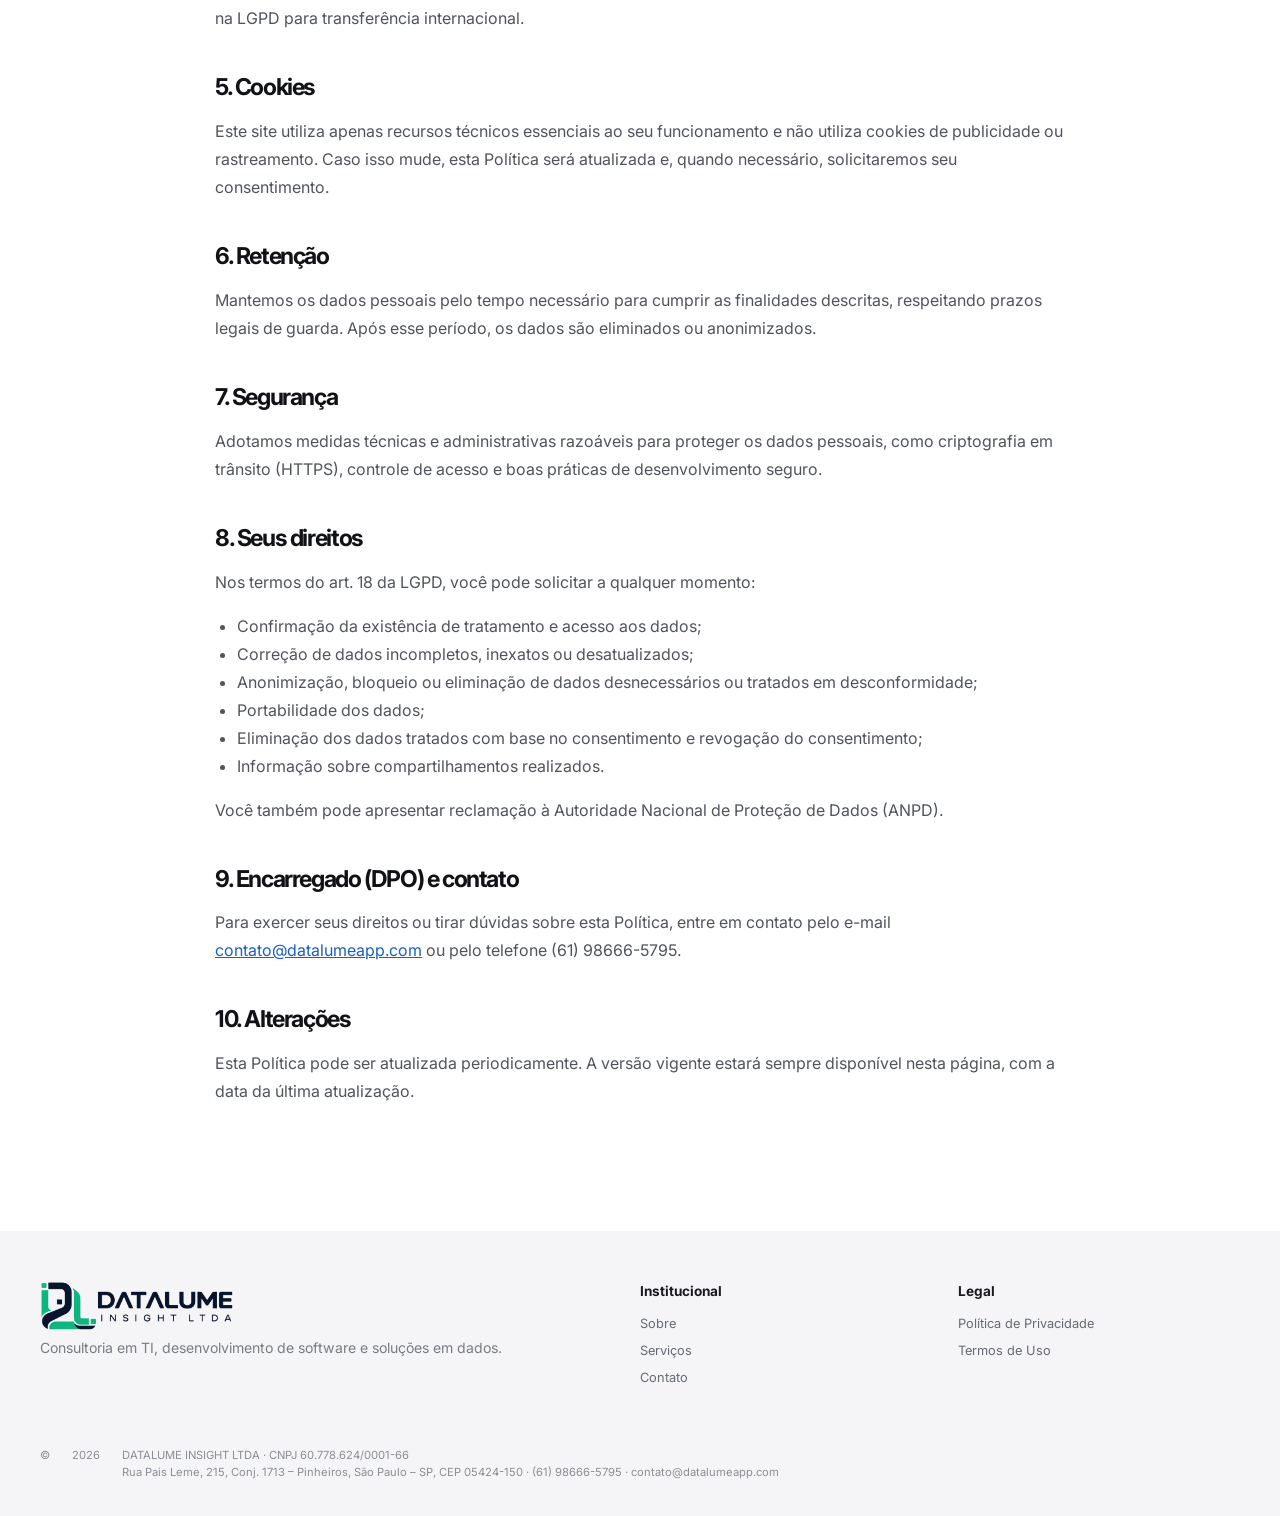
==== commit 71a67e0f: "Atualiza landing page institucional da Datalume" ====
--- a/public/privacidade.html
+++ b/public/privacidade.html
@@ -14,7 +14,7 @@
   <link href="https://fonts.googleapis.com/css2?family=Inter:wght@400;500;600;700&display=swap" rel="stylesheet">
   <link rel="stylesheet" href="assets/styles.css">
 </head>
-<body>
+<body class="legal-page">
 
 <header class="site-header">
   <div class="container nav">
@@ -22,8 +22,8 @@
       <img src="assets/logo.png" alt="Datalume Insight" width="194" height="50">
     </a>
     <ul class="nav-links">
-      <li><a href="index.html#sobre">Sobre</a></li>
-      <li><a href="index.html#servicos">Serviços</a></li>
+      <li><a href="index.html#empresa">Sobre</a></li>
+      <li><a href="index.html#solucoes">Serviços</a></li>
       <li><a href="index.html#empresa">Empresa</a></li>
     </ul>
     <a class="btn" href="index.html#contato">Fale conosco</a>
@@ -100,14 +100,14 @@
   <div class="container">
     <div class="footer-grid">
       <div>
-        <a class="brand" href="index.html"><img src="assets/logo-branco.png" alt="Datalume Insight" width="210" height="54"></a>
+        <a class="brand" href="index.html"><img src="assets/logo.png" alt="Datalume Insight" width="210" height="54"></a>
         <p>Consultoria em TI, desenvolvimento de software e soluções em dados.</p>
       </div>
       <div>
         <h4>Institucional</h4>
         <ul>
-          <li><a href="index.html#sobre">Sobre</a></li>
-          <li><a href="index.html#servicos">Serviços</a></li>
+          <li><a href="index.html#empresa">Sobre</a></li>
+          <li><a href="index.html#solucoes">Serviços</a></li>
           <li><a href="index.html#contato">Contato</a></li>
         </ul>
       </div>
--- a/public/assets/styles.css
+++ b/public/assets/styles.css
@@ -1,152 +1,136 @@
-:root {
-  --bg: #ffffff;
-  --bg-soft: #f4f7fb;
-  --text: #0e1a34;
-  --muted: #475569;
-  --line: #e2e8f0;
-  --brand: #0b7f57;
-  --brand-2: #19b47f;
-  --brand-dark: #0e1a34;
-  --navy-2: #1d2b4f;
-  --radius: 14px;
-  --max: 1120px;
-}
-
-* { box-sizing: border-box; }
-html { scroll-behavior: smooth; }
-body {
-  margin: 0;
-  font-family: "Inter", system-ui, -apple-system, "Segoe UI", Roboto, sans-serif;
-  color: var(--text);
-  background: var(--bg);
-  line-height: 1.6;
-  -webkit-font-smoothing: antialiased;
-}
-img { max-width: 100%; display: block; }
-a { color: var(--brand); text-decoration: none; }
-a:hover { text-decoration: underline; }
-
-.container { width: 100%; max-width: var(--max); margin: 0 auto; padding: 0 20px; }
-
-/* Header */
-.site-header {
-  position: sticky; top: 0; z-index: 10;
-  background: rgba(255,255,255,.92);
-  backdrop-filter: blur(8px);
-  border-bottom: 1px solid var(--line);
-}
-.nav { display: flex; align-items: center; justify-content: space-between; height: 76px; gap: 16px; }
-.brand { display: flex; align-items: center; gap: 10px; color: var(--text); font-weight: 700; font-size: 1.1rem; }
-.brand:hover { text-decoration: none; }
-.brand img { height: 50px; width: auto; }
-.brand span small { display: block; font-weight: 500; font-size: .72rem; color: var(--muted); letter-spacing: .04em; }
-.nav-links { display: flex; gap: 24px; list-style: none; margin: 0; padding: 0; }
-.nav-links a { color: var(--muted); font-weight: 500; font-size: .95rem; }
-.nav-links a:hover { color: var(--text); text-decoration: none; }
-.btn {
-  display: inline-block; padding: 12px 22px; border-radius: 10px;
-  background: var(--brand-dark); color: #fff; font-weight: 600; border: 0;
-}
-.btn:hover { background: var(--navy-2); text-decoration: none; }
-.btn-ghost { background: transparent; color: var(--brand-dark); border: 1px solid var(--brand-dark); }
-.btn-ghost:hover { background: var(--brand-dark); color: #fff; }
-.nav .btn { padding: 9px 16px; font-size: .9rem; }
-
-/* Hero */
-.hero {
-  background:
-    radial-gradient(900px 400px at 85% -10%, rgba(25,180,127,.18), transparent 60%),
-    radial-gradient(700px 400px at 0% 0%, rgba(14,26,52,.08), transparent 60%),
-    var(--bg-soft);
-  padding: 96px 0 88px;
-  border-bottom: 1px solid var(--line);
-}
-.eyebrow { display: inline-block; font-size: .8rem; font-weight: 600; letter-spacing: .08em; text-transform: uppercase; color: var(--brand); margin-bottom: 14px; }
-.hero h1 { font-size: clamp(2rem, 4.5vw, 3.2rem); line-height: 1.15; margin: 0 0 18px; max-width: 820px; letter-spacing: -.02em; }
-.hero p { font-size: 1.15rem; color: var(--muted); max-width: 680px; margin: 0 0 32px; }
-.hero-actions { display: flex; gap: 12px; flex-wrap: wrap; }
-
-/* Sections */
-section { padding: 84px 0; }
-section.alt { background: var(--bg-soft); border-top: 1px solid var(--line); border-bottom: 1px solid var(--line); }
-.section-head { max-width: 720px; margin-bottom: 44px; }
-.section-head h2 { font-size: clamp(1.6rem, 3vw, 2.2rem); margin: 0 0 12px; letter-spacing: -.01em; }
-.section-head p { color: var(--muted); margin: 0; font-size: 1.05rem; }
-
-.grid { display: grid; gap: 20px; }
-.grid-3 { grid-template-columns: repeat(3, 1fr); }
-.grid-2 { grid-template-columns: repeat(2, 1fr); }
-.grid-4 { grid-template-columns: repeat(4, 1fr); }
-
-.card {
-  background: var(--bg); border: 1px solid var(--line); border-radius: var(--radius);
-  padding: 26px; transition: box-shadow .2s, transform .2s;
-}
-.card:hover { box-shadow: 0 10px 30px rgba(15,23,42,.08); transform: translateY(-2px); }
-.card h3 { margin: 14px 0 8px; font-size: 1.12rem; }
-.card p { margin: 0; color: var(--muted); font-size: .97rem; }
-.icon {
-  width: 44px; height: 44px; border-radius: 10px; display: grid; place-items: center;
-  background: linear-gradient(135deg, rgba(25,180,127,.16), rgba(25,180,127,.08)); color: var(--brand);
-}
-.icon svg { width: 22px; height: 22px; }
-
-.step { padding: 24px; border-left: 3px solid var(--brand-2); background: var(--bg); border-radius: 0 var(--radius) var(--radius) 0; }
-.step b { display: block; color: var(--brand); font-size: .85rem; letter-spacing: .06em; text-transform: uppercase; margin-bottom: 6px; }
-.step h3 { margin: 0 0 6px; font-size: 1.05rem; }
-.step p { margin: 0; color: var(--muted); font-size: .95rem; }
-
-.about-text p { color: var(--muted); font-size: 1.05rem; }
-.about-text p:first-child { margin-top: 0; }
-
-/* Company data */
-.company-data { width: 100%; border-collapse: collapse; background: var(--bg); border: 1px solid var(--line); border-radius: var(--radius); overflow: hidden; }
-.company-data th, .company-data td { text-align: left; padding: 14px 18px; border-bottom: 1px solid var(--line); vertical-align: top; }
-.company-data tr:last-child th, .company-data tr:last-child td { border-bottom: 0; }
-.company-data th { width: 34%; color: var(--muted); font-weight: 600; font-size: .92rem; background: var(--bg-soft); }
-
-/* Contact */
-.contact-list { list-style: none; padding: 0; margin: 0; display: grid; gap: 18px; }
-.contact-list li { display: flex; gap: 14px; align-items: flex-start; }
-.contact-list strong { display: block; font-size: .85rem; color: var(--muted); font-weight: 600; }
-.contact-list span, .contact-list a { font-size: 1.05rem; color: var(--text); }
-.contact-box { background: linear-gradient(135deg, var(--brand-dark), #0b6b4b); color: #fff; border-radius: var(--radius); padding: 34px; }
-.contact-box h3 { margin: 0 0 10px; font-size: 1.4rem; }
-.contact-box p { margin: 0 0 22px; opacity: .92; }
-.contact-box .btn { background: #fff; color: var(--brand-dark); }
-.contact-box .btn:hover { background: #dcf5ea; }
-
-/* Legal pages */
-.legal { padding: 64px 0 84px; }
-.legal .container { max-width: 820px; }
-.legal h1 { font-size: clamp(1.8rem, 3.5vw, 2.4rem); margin: 0 0 6px; }
-.legal .updated { color: var(--muted); margin: 0 0 36px; }
-.legal h2 { font-size: 1.25rem; margin: 36px 0 10px; }
-.legal p, .legal li { color: #334155; }
-.legal ul { padding-left: 22px; }
-
-/* Footer */
-.site-footer { background: var(--brand-dark); color: #cbd5e1; padding: 56px 0 28px; font-size: .93rem; }
-.site-footer a { color: #e2e8f0; }
-.footer-grid { display: grid; grid-template-columns: 2fr 1fr 1fr; gap: 32px; margin-bottom: 36px; }
-.site-footer h4 { color: #fff; margin: 0 0 12px; font-size: .95rem; }
-.site-footer ul { list-style: none; padding: 0; margin: 0; display: grid; gap: 8px; }
-.site-footer .brand { color: #fff; margin-bottom: 12px; }
-.site-footer .brand img { height: 54px; }
-.site-footer .brand span small { color: #94a3b8; }
-.footer-legal { border-top: 1px solid #24345a; padding-top: 22px; color: #94a3b8; font-size: .85rem; }
-
-@media (max-width: 900px) {
-  .grid-3, .grid-4 { grid-template-columns: repeat(2, 1fr); }
-  .footer-grid { grid-template-columns: 1fr 1fr; }
-  .footer-grid > :first-child { grid-column: 1 / -1; }
-}
-@media (max-width: 640px) {
-  .nav-links { display: none; }
-  .grid-3, .grid-2, .grid-4 { grid-template-columns: 1fr; }
-  .footer-grid { grid-template-columns: 1fr; }
-  .hero { padding: 64px 0 56px; }
-  section { padding: 60px 0; }
-  .company-data th { width: 40%; }
-  .company-data th, .company-data td { padding: 12px; }
-}
+:root{--ink:#111216;--muted:#686b73;--soft:#f5f5f7;--line:#e7e8eb;--green:#08b783;--blue:#0d72e8;--max:1200px}
+*{box-sizing:border-box}
+html{scroll-behavior:smooth;scroll-padding-top:76px}
+body{margin:0;background:#fff;color:var(--ink);font-family:Inter,-apple-system,BlinkMacSystemFont,"Segoe UI",sans-serif;line-height:1.5;-webkit-font-smoothing:antialiased}
+img{display:block;max-width:100%}
+a{color:inherit;text-decoration:none}
+button,a{-webkit-tap-highlight-color:transparent}
+a:focus-visible{outline:3px solid var(--blue);outline-offset:4px}
+.container{width:min(100% - 48px,var(--max));margin-inline:auto}
+.skip-link{position:absolute;left:20px;top:-100px;z-index:50;background:#fff;padding:10px 16px;border-radius:8px}
+.skip-link:focus{top:12px}
+.site-header{position:sticky;top:0;z-index:20;background:rgba(255,255,255,.88);backdrop-filter:blur(20px);border-bottom:1px solid rgba(0,0,0,.06)}
+.nav{height:68px;display:flex;align-items:center;justify-content:space-between;gap:28px}
+.brand{display:inline-flex;align-items:center;gap:10px;font-size:1rem;font-weight:600;letter-spacing:-.045em;white-space:nowrap}
+.brand strong,.footer-brand strong{font-weight:800}
+.brand img{width:34px;height:34px;object-fit:contain}
+.nav-links{list-style:none;display:flex;gap:38px;padding:0;margin:0;color:#555861;font-size:.88rem}
+.nav-links a,.footer-links a{transition:color .2s}
+.nav-links a:hover,.footer-links a:hover{color:var(--blue)}
+.nav-cta{background:#111;color:#fff;border-radius:100px;padding:10px 18px;font-size:.83rem;font-weight:600;white-space:nowrap;transition:transform .2s,background .2s}
+.nav-cta:hover{background:#383a3e;transform:translateY(-1px)}
+.section-pad{padding:128px 0}
+.eyebrow{text-transform:uppercase;letter-spacing:.17em;font-size:.72rem;font-weight:700;margin:0 0 22px;color:var(--blue)}
+h1,h2,h3,p{margin-top:0}
+h1,h2,h3{letter-spacing:-.06em}
+.hero{background:linear-gradient(180deg,#fff 0%,#f8f9fb 76%,#fff 100%);overflow:hidden}
+.hero-inner{text-align:center;padding-top:102px}
+.hero-eyebrow{margin-bottom:18px}
+.hero h1{font-size:clamp(3.2rem,7.5vw,6.9rem);line-height:1.045;font-weight:700;margin:0 auto 26px;max-width:1120px}
+.hero h1 span{color:#91939a}
+.hero-copy{font-size:clamp(1.07rem,1.8vw,1.32rem);color:#5e626b;max-width:600px;margin:0 auto 31px;letter-spacing:-.02em}
+.hero-actions{display:flex;align-items:center;justify-content:center;gap:28px;flex-wrap:wrap}
+.button{display:inline-flex;justify-content:center;align-items:center;min-height:47px;padding:12px 24px;border-radius:100px;font-size:.89rem;font-weight:600;transition:transform .22s,background .22s,box-shadow .22s}
+.button:hover{transform:translateY(-2px)}
+.button-primary{background:#111;color:#fff}
+.button-primary:hover{background:#333;box-shadow:0 10px 22px #1112}
+.text-link,.light-link{font-size:.91rem;font-weight:600;color:#175fc3}
+.text-link span,.light-link span{margin-left:5px;transition:transform .2s;display:inline-block}
+.text-link:hover span,.light-link:hover span{transform:translate(2px,-2px)}
+.showcase{position:relative;max-width:1050px;margin:80px auto 0}
+.showcase-glow{position:absolute;inset:5% 10% 10%;background:radial-gradient(ellipse,#49cbb34d 0%,#629aef22 44%,transparent 70%);filter:blur(34px)}
+.showcase-window{position:relative;height:520px;background:#fff;border:1px solid #dfe3ea;border-radius:22px;overflow:hidden;box-shadow:0 36px 80px #1e314225,0 4px 16px #1e314214;text-align:left}
+.window-top,.window-bottom{position:absolute;left:0;right:0;z-index:3;display:flex;justify-content:space-between;align-items:center;padding:0 29px}
+.window-top{top:0;height:62px;border-bottom:1px solid #ecedf0}
+.window-brand{display:flex;align-items:center;gap:6px;font-size:.9rem;font-weight:600;letter-spacing:-.05em}
+.window-brand i{display:block;width:16px;height:16px;background:linear-gradient(135deg,#04b98a 50%,#0b1c39 50%);border-radius:4px;margin-right:5px}
+.window-brand b{font-weight:800}
+.window-label{font-size:.64rem;font-weight:700;color:#9aa0a9;letter-spacing:.14em}
+.showcase-content{position:absolute;inset:62px 0 43px;background:radial-gradient(circle at 54% 56%,#f3fcfa,transparent 37%),linear-gradient(135deg,#fff,#f9fafc)}
+.showcase-content:before{content:"";position:absolute;inset:0;background-image:linear-gradient(#dce5e630 1px,transparent 1px),linear-gradient(90deg,#dce5e630 1px,transparent 1px);background-size:40px 40px;mask-image:linear-gradient(90deg,transparent,#000 25%,#000 75%,transparent)}
+.showcase-heading{position:absolute;top:31px;left:38px;display:grid;gap:3px}
+.showcase-heading span{font-size:1.15rem;font-weight:700;letter-spacing:-.05em}
+.showcase-heading small{font-size:.78rem;color:#9199a4}
+.showcase-core{position:absolute;left:50%;top:53%;transform:translate(-50%,-50%);width:170px;height:170px;border-radius:50%;display:grid;place-items:center;background:linear-gradient(135deg,#07182f,#112847);box-shadow:0 0 0 22px #0bb38a0c,0 0 0 57px #0bb38a07,0 24px 55px #0d274043;z-index:2}
+.showcase-core span{font-size:5rem;line-height:1;color:#fff;font-weight:800;letter-spacing:-.12em;transform:translateX(-5px)}
+.showcase-core:after{content:"";width:22px;height:22px;background:#0bcc96;border-radius:6px;position:absolute;top:37px;right:35px}
+.orbit{position:absolute;width:210px;min-height:102px;display:flex;flex-direction:column;padding:18px 20px;border:1px solid #e6e9ed;border-radius:14px;background:#fffd;box-shadow:0 14px 30px #17304712;z-index:2}
+.orbit small{font-size:.63rem;color:#0baa81;font-weight:800;letter-spacing:.13em}
+.orbit strong{font-size:1.05rem;letter-spacing:-.04em;margin-top:4px}
+.orbit em{font-size:.69rem;color:#8a919b;font-style:normal;margin-top:3px}
+.orbit-one{top:94px;left:12%}.orbit-two{right:10%;top:100px}.orbit-three{left:14%;bottom:39px}
+.connection{position:absolute;height:1px;background:linear-gradient(90deg,#50ceb0,#a3e4d4);transform-origin:left;z-index:1}
+.connection-one{left:30%;top:39%;width:24%;transform:rotate(13deg)}
+.connection-two{left:53%;top:44%;width:28%;transform:rotate(-18deg)}
+.connection-three{left:31%;top:77%;width:25%;transform:rotate(-25deg)}
+.window-bottom{bottom:0;height:43px;border-top:1px solid #ecedf0;color:#a3aab2;font-size:.64rem;font-weight:500}
+.window-bottom i{width:6px;height:6px;border-radius:50%;background:#16bd90;display:inline-block;margin-right:6px}
+.showcase-caption{text-align:center;color:#8d929a;font-size:.72rem;margin:19px 0 0}
+.section-intro{max-width:790px;margin-bottom:55px}
+.section-intro h2,.feature-copy h2,.company-inner h2,.contact-inner h2{font-size:clamp(2.7rem,5.1vw,5rem);line-height:1.08;margin-bottom:24px}
+.section-intro h2 span{color:#8e9198}
+.section-intro>p:last-child{font-size:1.12rem;color:var(--muted);max-width:610px;margin-bottom:0}
+.solution-grid{display:grid;grid-template-columns:repeat(3,1fr);gap:16px}
+.solution-card{min-height:390px;background:var(--soft);border-radius:18px;padding:31px;display:flex;flex-direction:column;justify-content:space-between;transition:transform .25s,box-shadow .25s}
+.solution-card:hover{transform:translateY(-5px);box-shadow:0 18px 40px #11111113}
+.card-top{display:flex;justify-content:space-between;align-items:flex-start;font-size:.67rem;letter-spacing:.14em;font-weight:700;color:#858992}
+.card-symbol{font-size:3rem;line-height:1;color:#131720;font-weight:400;letter-spacing:0}
+.card-copy h3{font-size:1.7rem;line-height:1.16;margin:0 0 13px}
+.card-copy p{color:#686b73;font-size:1rem;line-height:1.58;margin:0}
+.dark-feature{background:#080a0e;color:#f8f8fa;overflow:hidden}
+.feature-layout{display:grid;grid-template-columns:1fr 1fr;align-items:center;gap:5%;min-height:525px}
+.dark-feature .eyebrow{color:#4ad5ae}
+.feature-copy{max-width:520px}
+.feature-copy h2{margin-bottom:24px}
+.feature-copy>p:not(.eyebrow){color:#b4b8c1;font-size:1.11rem;max-width:460px;margin-bottom:28px}
+.light-link{color:#77b9ff}
+.feature-art{height:460px;position:relative;perspective:900px}
+.feature-art-grid{position:absolute;inset:10% 0;background:radial-gradient(ellipse at center,#13635731,transparent 65%),linear-gradient(#ffffff0b 1px,transparent 1px),linear-gradient(90deg,#ffffff0b 1px,transparent 1px);background-size:auto,40px 40px,40px 40px;mask-image:radial-gradient(ellipse,#000 25%,transparent 72%)}
+.feature-art-panel{position:absolute;width:58%;height:56%;border-radius:24px;border:1px solid #ffffff25;background:linear-gradient(140deg,#19212c,#10151d);box-shadow:0 25px 55px #0008}
+.panel-back{left:14%;top:11%;transform:rotate(-15deg)}
+.panel-front{left:30%;top:29%;transform:rotate(9deg);background:linear-gradient(145deg,#202c36,#0e151b);overflow:hidden}
+.art-topline,.art-line{position:absolute;display:block;border-radius:10px;background:#ffffff22;height:8px}
+.art-topline{top:18%;left:12%;width:35%}.art-line-1{top:43%;left:12%;width:68%}.art-line-2{top:54%;left:12%;width:51%}.art-line-3{top:65%;left:12%;width:61%}
+.art-spark{position:absolute;right:12%;top:18%;width:32px;height:32px;border-radius:9px;background:linear-gradient(135deg,#02bd8b,#49e6c1);box-shadow:0 0 38px #08ce9c88}
+.feature-art-label{position:absolute;bottom:10%;left:9%;font-size:.64rem;font-weight:700;letter-spacing:.19em;color:#89bea9}
+.approach{background:#fff}
+.section-intro.compact{max-width:750px}
+.approach-grid{display:grid;grid-template-columns:repeat(4,1fr);gap:29px}
+.approach-grid article{border-top:1px solid #dfe1e5;padding-top:25px}
+.approach-icon{display:block;font-size:2rem;color:#0ab789;line-height:1;margin-bottom:35px}
+.approach-grid h3{font-size:1.32rem;margin-bottom:8px}
+.approach-grid p{color:var(--muted);font-size:1rem;line-height:1.58;margin-bottom:0}
+.additional-services{margin-top:79px;padding-top:26px;border-top:1px solid var(--line);display:flex;gap:34px;align-items:baseline}
+.additional-services span{color:#90949c;font-size:.78rem;white-space:nowrap}
+.additional-services p{font-weight:600;font-size:.91rem;margin:0}
+.additional-services i{color:#a4a7af;font-style:normal;margin:0 11px}
+.company-strip{background:var(--soft);padding:108px 0}
+.company-inner{display:grid;grid-template-columns:1fr 1fr;gap:9%;align-items:center}
+.company-inner h2{font-size:clamp(2.5rem,4.5vw,4.4rem);margin-bottom:0}
+.company-inner>p{font-size:1.11rem;color:#666a72;line-height:1.7;margin:0}
+.contact-section{background:#0a0d12;color:#fff;text-align:center}
+.contact-inner{display:flex;flex-direction:column;align-items:center}
+.contact-inner .eyebrow{color:#58d9b1}
+.contact-inner h2{margin-bottom:17px}
+.contact-inner>p:not(.eyebrow){font-size:1.12rem;color:#aeb4bd;margin-bottom:34px}
+.button-light{background:#fff;color:#101114}
+.button-light:hover{background:#e8f0ed}
+.contact-email{font-size:.86rem;color:#aeb4bd;margin-top:22px}
+.contact-email:hover{text-decoration:underline}
+.site-footer{background:#f5f5f7;color:#1a1b20;padding:50px 0 35px}
+.footer-main{display:flex;justify-content:space-between;align-items:center;gap:30px;border-bottom:1px solid #dedfe2;padding-bottom:42px}
+.footer-brand{font-size:1.2rem;letter-spacing:-.05em;font-weight:600}
+.footer-links{display:flex;flex-wrap:wrap;gap:20px;font-size:.8rem;color:#555961}
+.footer-legal{display:flex;flex-wrap:wrap;column-gap:22px;row-gap:5px;padding-top:25px;color:#8a8e95;font-size:.7rem}
+.footer-legal a:hover{text-decoration:underline}
+.reveal-ready [data-reveal]{opacity:0;transform:translateY(22px);transition:opacity .7s ease,transform .7s cubic-bezier(.2,.65,.25,1)}
+.reveal-ready [data-reveal].is-visible{opacity:1;transform:translateY(0)}
+/* Existing legal pages */
+.legal{padding:80px 0 110px}.legal .container{max-width:850px}.legal h1{font-size:clamp(2.5rem,5vw,4.2rem);line-height:1.1}.legal .updated{color:var(--muted);margin-bottom:35px}.legal h2{font-size:1.45rem;margin:38px 0 12px}.legal p,.legal li{color:#50545c;line-height:1.75}.legal a{color:#175fc3;text-decoration:underline}.legal ul{padding-left:22px}
+.legal-page .nav .brand img{width:auto;height:36px}
+.btn{display:inline-flex;align-items:center;background:#111;color:#fff;border-radius:100px;padding:10px 18px;font-size:.85rem;font-weight:600}.btn:hover{background:#333}
+.footer-grid{display:grid;grid-template-columns:2fr 1fr 1fr;gap:35px;margin-bottom:35px}.footer-grid .brand img{height:50px;width:auto}.footer-grid p{font-size:.88rem;color:#777c85}.footer-grid h4{margin:0 0 12px;font-size:.85rem}.footer-grid ul{margin:0;padding:0;list-style:none;display:grid;gap:8px;font-size:.8rem;color:#666b73}
+@media(max-width:900px){.nav-links{gap:20px}.solution-grid{grid-template-columns:1fr 1fr}.solution-card:last-child{grid-column:1/-1;min-height:260px}.feature-layout{gap:0}.approach-grid{grid-template-columns:repeat(2,1fr);row-gap:42px}.showcase-window{height:470px}.orbit-one{left:6%}.orbit-two{right:5%}.orbit-three{left:7%}}
+@media(max-width:680px){.container{width:min(100% - 36px,var(--max))}.nav{height:62px}.brand{font-size:.9rem}.brand img{width:29px;height:29px}.nav-links{display:none}.nav-cta{font-size:.73rem;padding:9px 13px}.section-pad{padding:83px 0}.hero-inner{padding-top:72px}.hero h1{font-size:clamp(2.65rem,11.5vw,4.4rem);line-height:1.08}.hero-copy{font-size:1rem}.hero-actions{gap:17px}.showcase{margin-top:63px}.showcase-window{height:375px;border-radius:16px}.window-top{height:47px;padding:0 14px}.window-label{font-size:.52rem}.showcase-content{inset:47px 0 34px}.showcase-heading{top:19px;left:18px}.showcase-heading span{font-size:.85rem}.showcase-heading small{font-size:.65rem}.showcase-core{width:98px;height:98px;left:52%;top:52%;box-shadow:0 0 0 14px #0bb38a0c,0 0 0 35px #0bb38a07}.showcase-core span{font-size:3rem}.showcase-core:after{width:12px;height:12px;top:21px;right:20px;border-radius:3px}.orbit{width:130px;min-height:76px;padding:10px}.orbit strong{font-size:.78rem}.orbit em{font-size:.54rem;line-height:1.25}.orbit small{font-size:.48rem}.orbit-one{top:70px;left:3%}.orbit-two{top:78px;right:3%}.orbit-three{bottom:20px;left:5%}.window-bottom{height:34px;padding:0 12px;font-size:.53rem}.window-bottom span:last-child{display:none}.section-intro{margin-bottom:36px}.section-intro h2,.feature-copy h2,.company-inner h2,.contact-inner h2{font-size:clamp(2.5rem,10vw,3.8rem)}.section-intro>p:last-child{font-size:1rem}.solution-grid{grid-template-columns:1fr}.solution-card,.solution-card:last-child{min-height:280px;grid-column:auto}.feature-layout,.company-inner{grid-template-columns:1fr}.feature-art{height:330px;margin-top:30px}.feature-art-panel{border-radius:16px}.feature-art-label{bottom:0}.approach-grid{gap:30px 20px}.approach-icon{margin-bottom:24px}.additional-services{display:block;margin-top:55px}.additional-services p{margin-top:12px;line-height:1.8}.company-strip{padding:80px 0}.company-inner{gap:26px}.company-inner>p{font-size:1rem}.footer-main{display:block}.footer-links{margin-top:25px;gap:14px 20px}.footer-grid{grid-template-columns:1fr 1fr}.footer-grid>div:first-child{grid-column:1/-1}}
+@media(max-width:380px){.nav-cta{font-size:.69rem}.brand{gap:5px}.hero-actions{flex-direction:column}.orbit{width:116px}.orbit em{display:none}}
+@media(prefers-reduced-motion:reduce){html{scroll-behavior:auto}*,*:before,*:after{transition-duration:.01ms!important;animation-duration:.01ms!important}}
